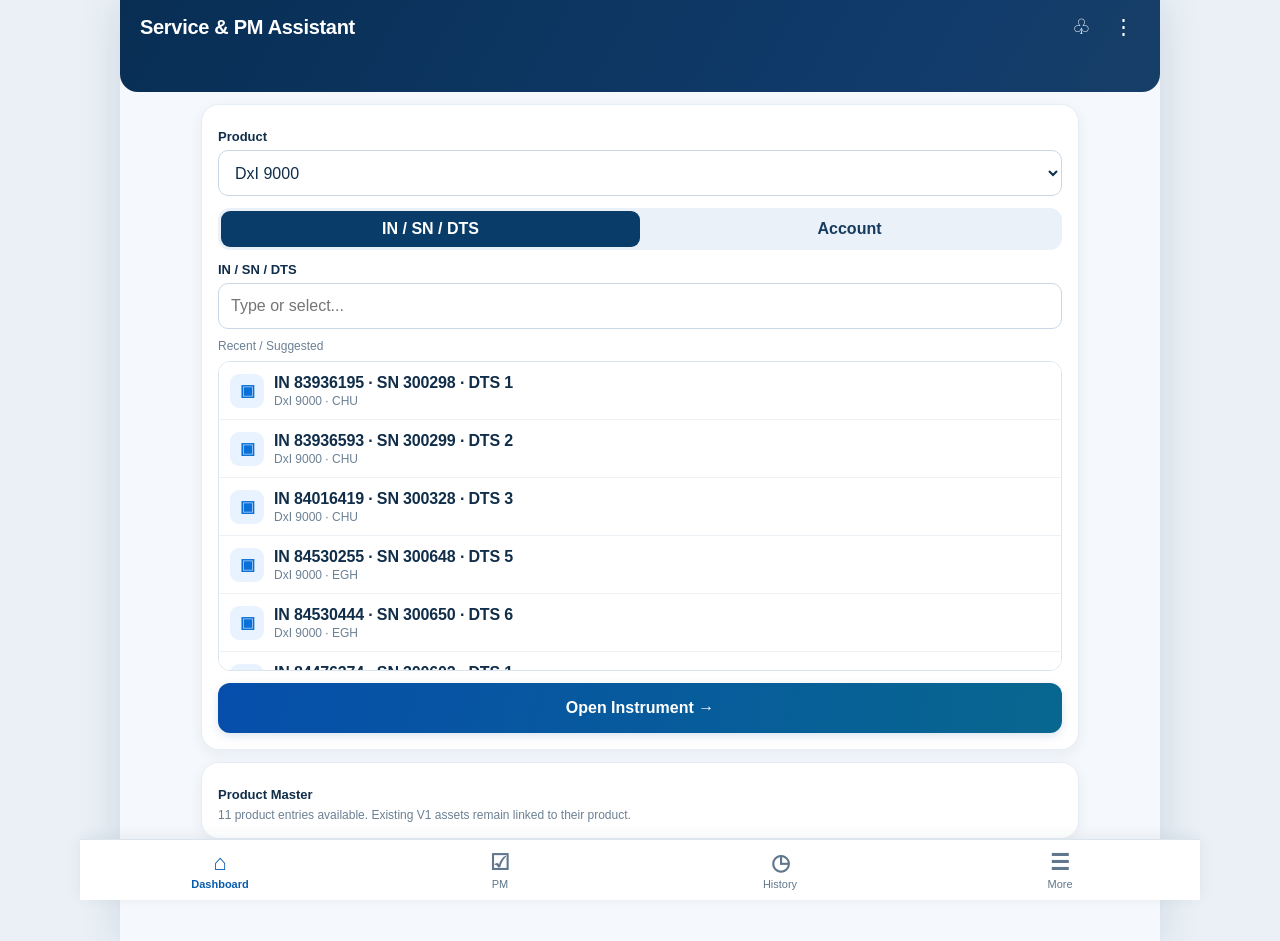
==== index.html @ ba483d76 "Deploy V2.23 iPhone autosave and recovery" ====
<!doctype html><html><head><meta charset="utf-8"><meta name="viewport" content="width=device-width,initial-scale=1,viewport-fit=cover"><meta name="theme-color" content="#0b3157"><meta name="apple-mobile-web-app-capable" content="yes"><meta name="apple-mobile-web-app-status-bar-style" content="default"><meta name="apple-mobile-web-app-title" content="Service PM"><meta name="mobile-web-app-capable" content="yes"><link rel="apple-touch-icon" href="icon.svg"><title>Service & PM Assistant</title><link rel="manifest" href="manifest.webmanifest"><link rel="stylesheet" href="app.css?v=219"></head><body><div id="app"></div><script src="data.js?v=219"></script><script src="assigned-work-v222.js?v=222"></script><script src="app.js?v=223"></script><script src="pm-rules-v217.js?v=219"></script></body></html>
---- app.css ----
:root{--navy:#0b3157;--navy2:#174c78;--blue:#0969d5;--bg:#f2f6fa;--line:#dce5ee;--text:#102d49;--muted:#6c8094;--green:#20ae78;--amber:#f4a51c;--red:#e44b4b}*{box-sizing:border-box}html,body{margin:0;background:#e8eef4;color:var(--text);font-family:-apple-system,BlinkMacSystemFont,"Segoe UI",Roboto,Arial,sans-serif}button,input,select,textarea{font:inherit}.app{max-width:480px;min-height:100dvh;margin:auto;background:var(--bg);position:relative;padding-bottom:78px;box-shadow:0 0 40px #173a5b22}.top{background:linear-gradient(135deg,var(--navy),var(--navy2));color:white;padding:calc(14px + env(safe-area-inset-top)) 18px 18px;border-radius:0 0 22px 22px;position:sticky;top:0;z-index:8}.toprow{display:flex;align-items:center;gap:10px}.top h1{font-size:20px;margin:0;flex:1}.top small{opacity:.75}.back,.iconbtn{border:0;background:transparent;color:white;font-size:21px}.content{padding:12px}.card{background:white;border:1px solid #e3ebf2;border-radius:17px;padding:15px;margin-bottom:12px;box-shadow:0 5px 18px #1a3d5d0b}.label{font-weight:800;font-size:14px;margin:8px 0 6px}.field{width:100%;border:1px solid #cfdce8;border-radius:11px;padding:11px 12px;background:#fff;color:var(--text)}.seg{display:grid;grid-template-columns:1fr 1fr;background:#e8eff6;padding:3px;border-radius:12px;margin:12px 0}.seg button{border:0;padding:9px;background:transparent;border-radius:9px;font-weight:750;color:#173b5e}.seg .on{background:var(--navy);color:#fff}.suggest{border:1px solid var(--line);border-radius:12px;overflow:hidden;margin-top:8px;max-height:310px;overflow:auto}.row{display:flex;gap:10px;align-items:center;padding:11px;border-bottom:1px solid #edf2f6;background:white}.row:last-child{border:0}.row:hover{background:#f4f9ff}.miniicon{width:34px;height:34px;border-radius:9px;background:#e9f3ff;color:#0870d8;display:grid;place-items:center;font-weight:900}.grow{flex:1;min-width:0}.title{font-weight:800}.sub{font-size:12px;color:var(--muted);margin-top:2px}.primary{width:100%;border:0;border-radius:12px;background:linear-gradient(90deg,#075ebd,#087da8);color:#fff;padding:13px;font-weight:850}.secondary{border:1px solid #cbd9e6;border-radius:11px;background:white;padding:10px;font-weight:750;color:#173b5e}.grid3{display:grid;grid-template-columns:repeat(3,1fr);gap:8px}.metric{text-align:center;background:#f3f8fd;border-radius:12px;padding:11px 5px}.metric b{display:block;font-size:16px}.metric span{font-size:11px;color:var(--muted)}.status{display:inline-flex;align-items:center;gap:5px;background:#e6f7f0;color:#13805a;border-radius:20px;padding:5px 9px;font-size:12px;font-weight:800}.amber{background:#fff3dc;color:#ad6a00}.bigdays{font-size:27px;color:#e47b00;font-weight:900}.progress{height:9px;background:#e5edf3;border-radius:8px;overflow:hidden}.progress i{display:block;height:100%;background:var(--green);border-radius:8px}.tabs{display:flex;gap:4px;background:#edf2f7;border-radius:12px;padding:3px}.tabs button{flex:1;border:0;background:transparent;border-radius:9px;padding:9px;font-weight:750}.tabs .on{background:white;color:#075db8;box-shadow:0 2px 7px #2343}.check{display:flex;gap:10px;padding:10px 0;border-bottom:1px solid #eef2f5}.check input{width:20px;height:20px}.section{font-weight:850;background:#f1f5f8;padding:11px;border-radius:10px;margin-top:9px}.timeline{border-left:2px solid #d8e4ed;margin-left:10px;padding-left:18px}.event{position:relative;padding:0 0 18px}.event:before{content:"";position:absolute;width:10px;height:10px;border-radius:50%;background:var(--green);left:-24px;top:5px}.bottom{position:fixed;bottom:0;left:50%;transform:translateX(-50%);width:min(480px,100%);height:66px;padding-bottom:env(safe-area-inset-bottom);background:white;border-top:1px solid #dce5ee;display:grid;grid-template-columns:repeat(4,1fr);z-index:10}.bottom button{border:0;background:white;color:#60778d;font-size:11px}.bottom b{display:block;font-size:20px;margin-bottom:2px}.bottom .on{color:#075cae;font-weight:800}.menurow{display:flex;align-items:center;padding:14px 4px;border-bottom:1px solid #edf2f5}.menurow span:first-child{width:35px;font-size:20px}.menurow b{flex:1}.attach{display:grid;grid-template-columns:repeat(3,1fr);gap:8px}.thumb{height:92px;border:1px dashed #b9cad8;border-radius:11px;display:grid;place-items:center;overflow:hidden;background:#f8fbfd}.thumb img{width:100%;height:100%;object-fit:cover}.note{font-size:12px;color:var(--muted)}.hidden{display:none!important}@media(min-width:800px){.app{max-width:1120px}.content{max-width:900px;margin:auto}.bottom{width:min(1120px,100%)}.desktop2{display:grid;grid-template-columns:1fr 1fr;gap:12px}.desktop2>.card{margin:0}.top h1{font-size:22px}}
.accounthead{display:flex;align-items:center;gap:12px;padding:12px;background:#f4f8fc;border-bottom:1px solid var(--line)}
.pm-info-full{position:fixed;inset:0;z-index:100;background:#f3f6f9;overflow:auto;color:var(--text);font-size:17px;line-height:1.55}
.pm-info-head{position:sticky;top:0;z-index:2;display:flex;gap:12px;align-items:center;padding:calc(14px + env(safe-area-inset-top)) 18px 16px;background:linear-gradient(135deg,var(--navy),var(--navy2));color:white;box-shadow:0 3px 15px #0002}
.pm-info-head h1{font-size:23px;line-height:1.2;margin:3px 0}.pm-info-kicker{font-size:13px;opacity:.78}.pm-info-body{max-width:760px;margin:auto;padding:18px 16px 38px}.pm-info-body h2{font-size:22px;margin:24px 0 12px}.pm-info-callout,.pm-info-warning{background:white;border:1px solid #dbe5ee;border-radius:16px;padding:16px;box-shadow:0 5px 18px #173a5b0b}.pm-info-callout b,.pm-info-warning b{font-size:18px}.pm-info-callout p,.pm-info-warning p{margin:7px 0 0}.pm-info-steps{padding-left:25px;margin:0}.pm-info-steps li{background:white;border:1px solid #e0e8ef;border-radius:14px;margin:10px 0;padding:14px 14px 14px 10px}.pm-info-steps li::marker{font-weight:900;color:var(--blue)}.pm-info-warning{margin:22px 0;background:#fff8e9;border-color:#f0d59a}.info-open{overflow:hidden}
@media(max-width:360px){.pm-info-full{font-size:16px}.pm-info-head h1{font-size:21px}}
\n.manual-ref{margin:18px 0 24px;padding:18px;border:1px solid #b8cbe2;border-radius:18px;background:#f5f9ff}.manual-ref-label{font-size:13px;font-weight:800;letter-spacing:.08em;color:#1767a8;margin-bottom:6px}.manual-ref h2{font-size:21px;margin:3px 0 5px}.manual-page{font-size:15px;color:#536579;margin-bottom:12px}.figure-ref{display:flex;gap:12px;align-items:flex-start;padding:12px 0;border-top:1px solid #d8e4f0;font-size:17px;line-height:1.35}.figure-ref b{min-width:82px;color:#0b5d9a}.manual-hint{font-size:16px;line-height:1.5;margin:12px 0 0;color:#33475b}.pm-info-body{font-size:18px;line-height:1.55}.pm-info-steps li{margin-bottom:13px}\n/* V2.11 explicit manual figure references */
.manual-ref{border:2px solid #c8d9f0!important;background:#f7fbff!important;padding:18px!important;border-radius:18px!important;margin:18px 0!important}
.manual-ref-label{font-size:13px!important;font-weight:800!important;letter-spacing:.08em;color:#315f93!important}
.manual-ref h2{font-size:22px!important;line-height:1.25!important;margin:6px 0 4px!important}
.manual-page{font-size:16px!important;font-weight:700!important;margin:0 0 14px!important}
.figure-table{border:1px solid #b9cbe1;border-radius:14px;overflow:hidden;background:white}
.figure-table-head{display:grid;grid-template-columns:minmax(120px,.9fr) minmax(170px,1.4fr);gap:12px;padding:10px 12px;background:#eaf2fb;font-size:13px;font-weight:800;color:#35516f}
.figure-ref{display:grid!important;grid-template-columns:minmax(120px,.9fr) minmax(170px,1.4fr)!important;gap:12px!important;padding:13px 12px!important;border-top:1px solid #dce7f3!important;align-items:start!important}
.figure-ref:first-of-type{border-top:0!important}
.figure-process{font-size:16px!important;font-weight:750!important;line-height:1.3!important}
.figure-ref b{display:block!important;font-size:18px!important;color:#0b5cab!important;margin-bottom:3px!important}
.figure-ref span{display:block!important;font-size:16px!important;line-height:1.35!important}
.manual-hint{font-size:16px!important;line-height:1.45!important;margin:14px 0 0!important}
@media(max-width:430px){.figure-table-head{display:none}.figure-ref{grid-template-columns:1fr!important}.figure-process{padding-bottom:5px;border-bottom:1px dashed #d8e2ed}.manual-ref h2{font-size:20px!important}}

/* V2.12: Figure number must be visibly rendered */
.step-manual-ref{margin:14px 0;padding:14px 16px;border:2px solid #1767a8;border-radius:14px;background:#eef7ff;font-size:17px;line-height:1.5}.step-manual-ref>div{margin-top:6px}.step-manual-ref b{color:#084f88}.figure-exact{font-size:19px;line-height:1.45}.figure-exact>b{font-size:20px;color:#084f88}.figure-path{margin-top:7px;padding:8px 10px;border-radius:9px;background:#e7f2ff;font-size:16px;font-weight:700;color:#173b60}

/* V2.16: visual parity with the approved eight-screen concept */
:root{--navy:#072d55;--navy2:#123b67;--blue:#075ab0;--bg:#f3f7fb;--text:#102d49}
body{background:#eaf0f6}.app{background:#f5f8fc}.top{background:linear-gradient(120deg,#082e54 0%,#103b6b 75%,#173e67 100%);padding-left:20px;padding-right:20px;min-height:92px;border-radius:0 0 18px 18px}.top h1{font-size:20px;font-weight:800;letter-spacing:-.3px}.card{border-color:#e7edf4;border-radius:18px;padding:16px;box-shadow:0 4px 14px #153d5810}.content{padding:12px 11px}.label{font-size:13px;font-weight:800}.field{min-height:46px;border-radius:10px;border-color:#c9d8e7}.primary{min-height:50px;background:linear-gradient(98deg,#064eab,#08678f);box-shadow:0 3px 10px #064aa025}.secondary{min-height:44px}.tabs,.seg{background:#eaf1f8}.seg .on{background:#093c69}.bottom{box-shadow:0 -2px 14px #193c5512;height:calc(61px + env(safe-area-inset-bottom));}.bottom button{font-size:11px}.bottom b{font-size:22px}.row{min-height:58px}.title{letter-spacing:-.15px}.bigdays{font-size:30px}.pm-info-head{background:linear-gradient(130deg,#082e54,#164779)}.step-manual-ref{background:#f0f7ff;border-color:#9cbfdd}.figure-path{overflow-wrap:anywhere}
@media(min-width:700px){.app{max-width:1040px}}
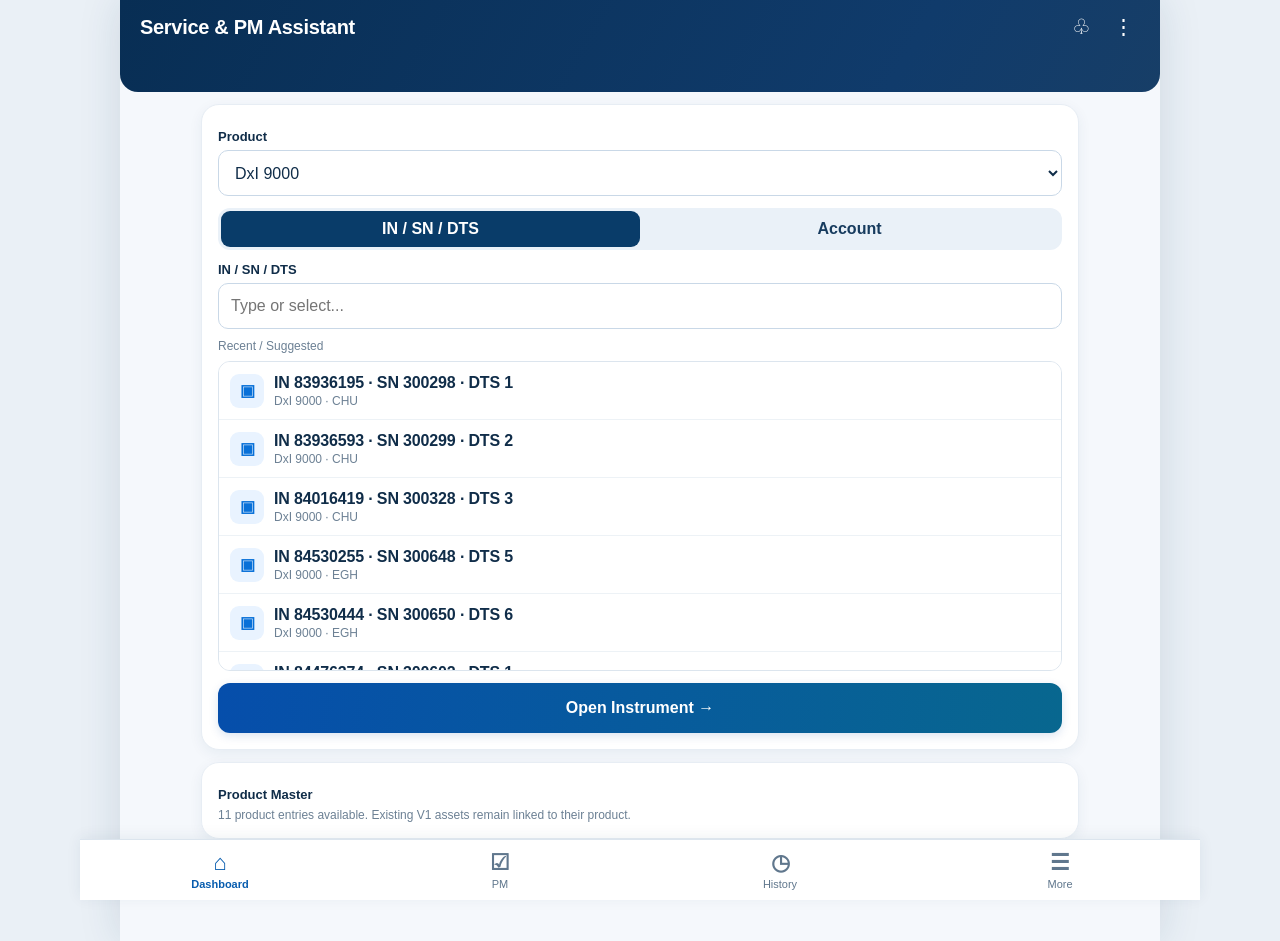
==== commit 1bc45e71: "V2.24: load app.js?v=224 so browsers fetch the fixed file Co-Authored-By: Claude Opus 5.5 <noreply@a" ====
--- a/index.html
+++ b/index.html
@@ -1 +1 @@
-<!doctype html><html><head><meta charset="utf-8"><meta name="viewport" content="width=device-width,initial-scale=1,viewport-fit=cover"><meta name="theme-color" content="#0b3157"><meta name="apple-mobile-web-app-capable" content="yes"><meta name="apple-mobile-web-app-status-bar-style" content="default"><meta name="apple-mobile-web-app-title" content="Service PM"><meta name="mobile-web-app-capable" content="yes"><link rel="apple-touch-icon" href="icon.svg"><title>Service & PM Assistant</title><link rel="manifest" href="manifest.webmanifest"><link rel="stylesheet" href="app.css?v=219"></head><body><div id="app"></div><script src="data.js?v=219"></script><script src="assigned-work-v222.js?v=222"></script><script src="app.js?v=223"></script><script src="pm-rules-v217.js?v=219"></script></body></html>+<!doctype html><html><head><meta charset="utf-8"><meta name="viewport" content="width=device-width,initial-scale=1,viewport-fit=cover"><meta name="theme-color" content="#0b3157"><meta name="apple-mobile-web-app-capable" content="yes"><meta name="apple-mobile-web-app-status-bar-style" content="default"><meta name="apple-mobile-web-app-title" content="Service PM"><meta name="mobile-web-app-capable" content="yes"><link rel="apple-touch-icon" href="icon.svg"><title>Service & PM Assistant</title><link rel="manifest" href="manifest.webmanifest"><link rel="stylesheet" href="app.css?v=219"></head><body><div id="app"></div><script src="data.js?v=219"></script><script src="assigned-work-v222.js?v=222"></script><script src="app.js?v=224"></script><script src="pm-rules-v217.js?v=219"></script></body></html>
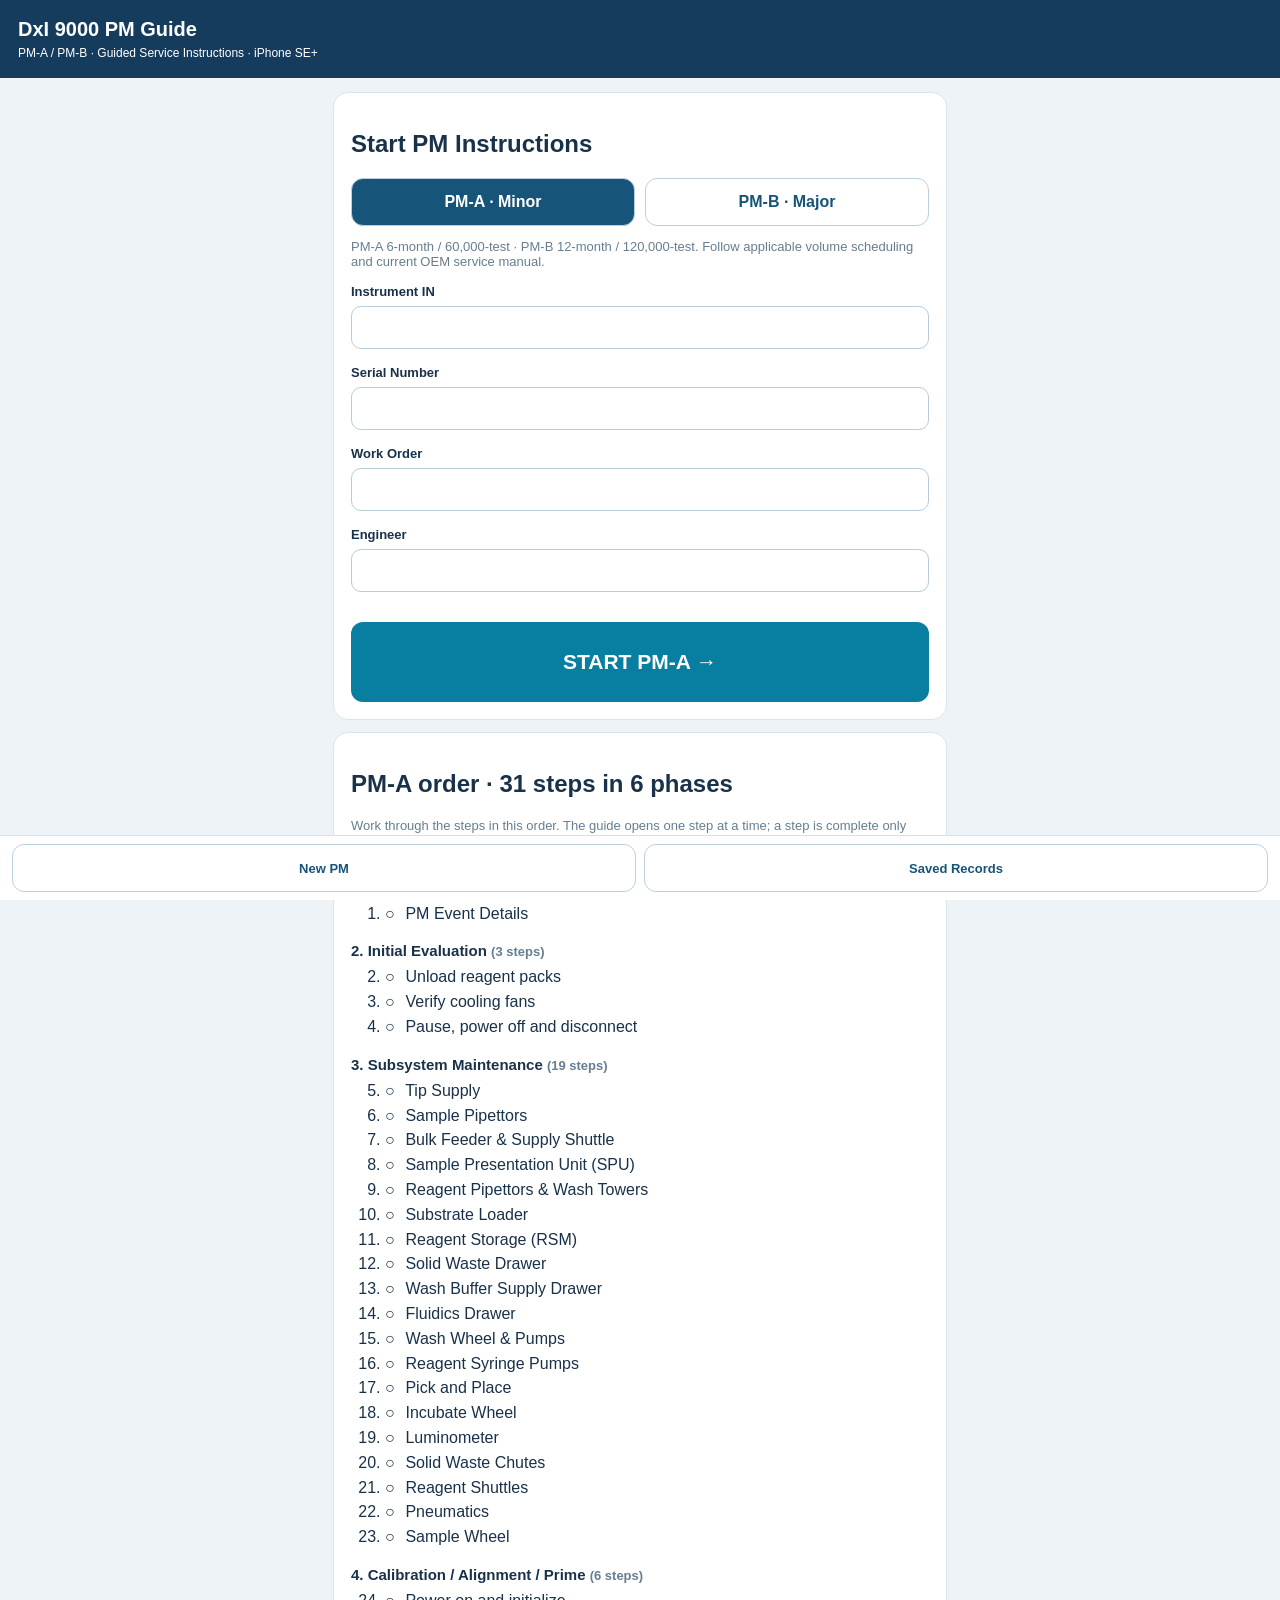
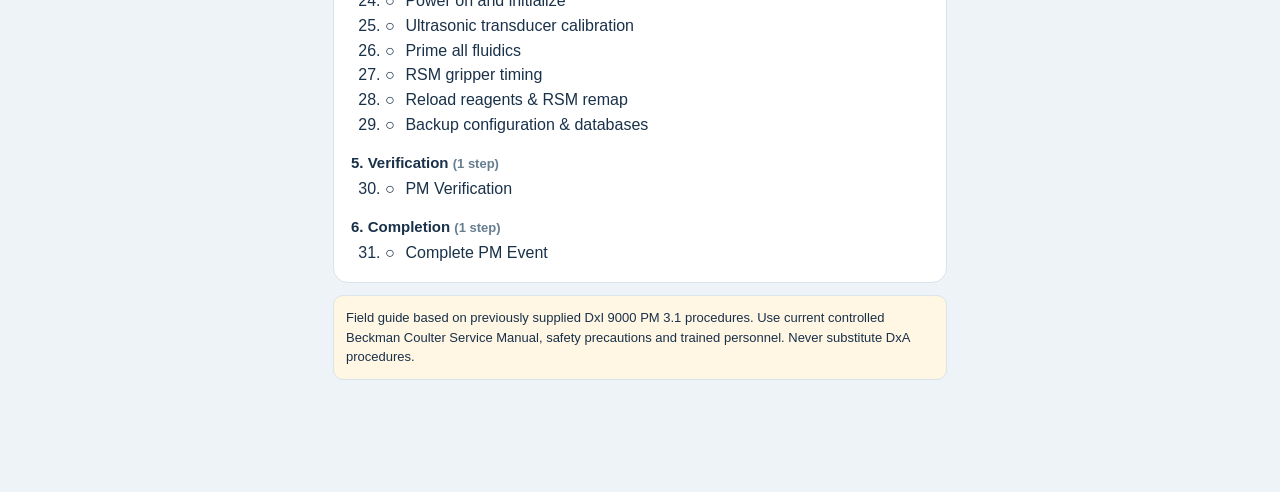
==== commit a17292d3: "Switch site to the DxI 9000 PM-A / PM-B guide with clear PM order and completion check The final PM-" ====
--- a/index.html
+++ b/index.html
@@ -1 +1,118 @@
-<!doctype html><html><head><meta charset="utf-8"><meta name="viewport" content="width=device-width,initial-scale=1,viewport-fit=cover"><meta name="theme-color" content="#0b3157"><meta name="apple-mobile-web-app-capable" content="yes"><meta name="apple-mobile-web-app-status-bar-style" content="default"><meta name="apple-mobile-web-app-title" content="Service PM"><meta name="mobile-web-app-capable" content="yes"><link rel="apple-touch-icon" href="icon.svg"><title>Service & PM Assistant</title><link rel="manifest" href="manifest.webmanifest"><link rel="stylesheet" href="app.css?v=219"></head><body><div id="app"></div><script src="data.js?v=219"></script><script src="assigned-work-v222.js?v=222"></script><script src="app.js?v=224"></script><script src="pm-rules-v217.js?v=219"></script></body></html>+<!doctype html><html lang="en"><head><meta charset="utf-8"><meta name="viewport" content="width=device-width,initial-scale=1,viewport-fit=cover"><meta name="theme-color" content="#153c5d"><meta name="apple-mobile-web-app-capable" content="yes"><meta name="apple-mobile-web-app-title" content="PM-A PM-B"><link rel="manifest" href="manifest.webmanifest"><link rel="apple-touch-icon" href="icon.svg"><title>DxI 9000 PM Guide</title><style>*{box-sizing:border-box}body{margin:0;background:#eef3f7;font:16px -apple-system,Arial;color:#193149}header{background:#153c5d;color:white;padding:18px}h1{font-size:20px;margin:0}main{max-width:640px;margin:auto;padding:14px 13px 100px}.card{background:white;border-radius:15px;padding:17px;margin-bottom:12px;border:1px solid #dae4eb}button{background:#fff;color:#175479;border:1px solid #bad0df;border-radius:12px;padding:13px;font:700 16px -apple-system,Arial;min-height:48px}.primary{background:#087fa1;color:#fff;border:0;width:100%;min-height:80px;font-size:21px;margin-top:16px}.field{display:block;width:100%;padding:13px;border:1px solid #b7cbd8;border-radius:10px;margin:6px 0 14px;font:inherit}label{font-weight:650;font-size:13px}.row{display:flex;gap:10px}.row button{flex:1}.on{background:#175479;color:white}.bar{background:#e1eaf0;border-radius:8px;height:9px;overflow:hidden;margin:12px 0}.bar i{display:block;background:#12a89a;height:100%}.detail{background:#f0f7fb;border-radius:12px;padding:12px 14px;line-height:1.5}.detail li{margin:9px 0}.warn{background:#fff6e3;padding:12px;border-radius:10px;font-size:13px;line-height:1.5}.muted{color:#667e90;font-size:13px}footer{position:fixed;bottom:0;background:white;left:0;right:0;display:flex;gap:8px;padding:8px 12px calc(8px + env(safe-area-inset-bottom));border-top:1px solid #d5e1e8}footer button{flex:1;font-size:13px}h3{font-size:15px;margin:16px 0 6px}.order{margin:0;padding-left:34px;line-height:1.55}.order li.cur{font-weight:700;color:#087fa1}.mk{display:inline-block;width:16px}.tag{background:#e8eef9;color:#2a4a8a;border-radius:20px;padding:1px 8px;font-size:11px}.badge{display:inline-block;border-radius:20px;padding:3px 10px;font-size:12px;font-weight:700;vertical-align:middle}.badge.ok{background:#e3f5ee;color:#11734f}.badge.bad{background:#fde8e6;color:#a8291c}.badge.mid{background:#fff3d6;color:#8a5a00}.badge.idle{background:#edf1f4;color:#55697a}.checks{list-style:none;padding:0;line-height:1.5}.checks li{margin:10px 0}.checks li.fail{color:#a8291c}.checks li.pass{color:#11734f}button.link{border:0;background:none;color:#175479;text-decoration:underline;padding:2px 4px;min-height:0;font-size:14px}.confirm{display:flex;gap:10px;align-items:flex-start;font-size:14px;line-height:1.45;margin:6px 0}.confirm input{width:22px;height:22px;flex:none}button:disabled{opacity:.45}details summary{cursor:pointer;font-weight:700;color:#175479;padding:6px 0}@media print{footer,.primary{display:none}}</style></head><body><header><h1>DxI 9000 PM Guide</h1><div style="font-size:12px;margin-top:5px">PM-A / PM-B · Guided Service Instructions · iPhone SE+</div></header><main id="app"><div class="card"><h2>DxI 9000 PM-A / PM-B</h2><p>Loading instructions…</p></div></main><footer><button id="setup">New PM</button><button id="records">Saved Records</button></footer><script>
+function pmWorkflow(type){
+ const common=[
+ {s:'Preparation & Verification',t:'PM Event Details',fields:['wo','startCount','failures'],m:'Confirm Account / IN / SN. Enter the new Work Order and starting Total Test Number for this PM. Record any pre-existing failures or actions. WO and test count belong to this PM event, not the fixed instrument master.'},
+ {s:'Initial Evaluation',t:'Unload reagent packs',m:'Unload all reagent packs and temporarily store them refrigerated. Keep packs upright and avoid handling the elastomeric seal.'},
+ {s:'Initial Evaluation',t:'Verify cooling fans',m:'Remove the front cover of the reagent refrigerator and verify all three RSM cooling fans. Also verify the three instrument case fans and the main rear blower are operating.'},
+ {s:'Initial Evaluation',t:'Pause, power off and disconnect',m:'Pause the instrument, turn it off using the approved procedure, then disconnect the instrument power cord from the power source.'},
+ {s:'Subsystem Maintenance',t:'Tip Supply',m:'Open and slide out the tip supply. Inspect for fallen tips/debris, clean as needed, then close the tip supply.'},
+ {s:'Subsystem Maintenance',t:'Sample Pipettors',m:'Move pipettors to the left-most position. With DI water and lint-free material, inspect/clean sample pipettor mandrels, camera covers, aliquot backlight and collision-detection sensor flag areas. If LAS is fitted, inspect/clean the second aliquot backlight.'},
+ {s:'Subsystem Maintenance',t:'Bulk Feeder & Supply Shuttle',m:'Inspect bulk vessel feeder, supply carriage and surrounding chassis. Remove fallen vessels. Clean the supply carriage alignment jumper pin with a moistened lint-free cloth.'},
+ {s:'Subsystem Maintenance',t:'Sample Presentation Unit (SPU)',m:'Inspect and clean debris/spills in onload, presentation and offload areas, including barcode reader camera lens. Clean onload/offload sensors with DI-water-moistened swab. Clean rails and manually slide a rack to verify smooth movement.'},
+ {s:'Subsystem Maintenance',t:'Reagent Pipettors & Wash Towers',m:type==='B'?'Remove/clean wash tower nozzles and service O-rings as directed by the current procedure. For 12-month/120,000-test PM, replace each reagent pipettor probe tip and use torque wrench PN 7343A as specified.':'Inspect/service wash tower nozzles and O-rings according to the current released PM procedure. This workflow keeps 12-month-only reagent probe-tip replacement out of PM-A.'},
+ {s:'Subsystem Maintenance',t:'Substrate Loader',m:'Inspect and clean the substrate loader assembly, including the barcode reader camera.'},
+ {s:'Subsystem Maintenance',t:'Reagent Storage (RSM)',m:'Remove front RSM cover. Remove fallen packs/debris, wipe condensation, remove and clean pipetting nest cover. Inspect/clean tensioners. Clean/lubricate upper guide and load tray guide shafts with 3-IN-ONE oil; lower spline shaft with No.2 Lithium Grease. Move gripper to home and check for binding/snags. Reinstall cover.'},
+ {s:'Subsystem Maintenance',t:'Solid Waste Drawer',m:'Remove waste bag/bin as needed and clean spills/debris. Remove and clean deflector tray. Clean the transparent bag-detect sensor window and reflector.'},
+ {s:'Subsystem Maintenance',t:'Wash Buffer Supply Drawer',m:'Remove wash buffer containers and clean drawer. Check tubing for kinks/damage through drawer movement. Inspect wash buffer pump for leakage/damage.'},
+ {s:'Subsystem Maintenance',t:'Fluidics Drawer',m:'Inspect/clean lower-right fluidics area. Clean air filter as specified, inspect tray for leaks/spills, clean/repair as needed, then refit and close.'},
+ {s:'Subsystem Maintenance',t:'Wash Wheel & Pumps',m:(type==='B'?'Replace DxI 9000-specific peri-pump tubing; inspect tubing/Y-fittings, wash wheel, ejector plate, mixer belt/pulleys, gripper/spinner/ejector, QS probe and wash-wheel camera; install new aspirate probes and verify spring movement. For 12-month PM, clean/lubricate wash-wheel syringe-pump drive gears and linear slides.':'Replace/inspect DxI 9000-specific wash-wheel components as required by the current PM-A procedure, including aspirate probes; inspect tubing/Y-fittings, wash wheel, ejector/mixer/gripper/spinner areas, QS probe and wash-wheel camera. Do not use DxI 600/800 or Access 2 peri-pump tubing.')},
+ {s:'Subsystem Maintenance',t:'Reagent Syringe Pumps',m:type==='B'?'Inspect and clean all eight reagent syringe pumps. For 12-month/120,000-test PM, clean and lubricate reagent pipettor syringe-pump drive gears and linear slides with the specified grease.':'Inspect reagent syringe pump area as applicable to the released PM-A procedure. The drive-gear/linear-slide lubrication is a 12-month/120,000-test task in the supplied manual.'},
+ {s:'Subsystem Maintenance',t:'Pick and Place',m:'Inspect Sample, Incubator and Analytic PnP collets and clean fluid/debris. Collet removal is not required unless excessively soiled.'},
+ {s:'Subsystem Maintenance',t:'Incubate Wheel',m:'Remove cover, remove fallen vessels/debris, clean, and clean alignment jumper pins with moistened lint-free cloth.'},
+ {s:'Subsystem Maintenance',t:'Luminometer',m:'Clean the jumper pin and inspect for external spills.'},
+ {s:'Subsystem Maintenance',t:'Solid Waste Chutes',m:'Clean the two tip and two vessel solid-waste chutes, including disposable tip removers.'},
+ {s:'Subsystem Maintenance',t:'Reagent Shuttles',m:'Inspect and clean the four reagent shuttles (reaction build carriages), including alignment jumper pins.'},
+ {s:'Subsystem Maintenance',t:'Pneumatics',m:'Remove left rear panel. Inspect pneumatic accumulator jar for excessive liquid (>1 inch). If present, after power-up verify condensation relief valve operation using the approved Machine Control procedure; replace only as required.'},
+ {s:'Subsystem Maintenance',t:'Sample Wheel',m:'Remove cover, remove fallen vessels/debris, clean, and clean alignment jumper pins with moistened lint-free cloth.'},
+ {s:'Calibration / Alignment / Prime',t:'Power on and initialize',m:'Turn on instrument, close covers, initialize to GREEN (Ready), sign out of LabUser and sign in with BeckmanAdmin, then follow the manual preparation steps before calibration/alignment.'},
+ {s:'Calibration / Alignment / Prime',t:'Ultrasonic transducer calibration',m:'For each reagent pipettor, drain fluid from the tip at the transducer connection, calibrate the transducer and verify voltage according to the Ultrasonics Transducer calibration procedure.'},
+ ...(type==='B'?[{s:'Calibration / Alignment / Prime',t:'12-month alignments',m:'Perform reagent pipettor alignments to reagent shuttles, wash towers and reagent storage; aliquot/precision sample pipettor alignments to applicable targets; auto-align DispoTip stocker tray gripper; auto-align wash wheel.'}]:[]),
+ {s:'Calibration / Alignment / Prime',t:'Prime all fluidics',m:'Prime all fluidics and verify no leakage. Multiple cycles may be required to purge air. Repeat until bubbles are gone.'},
+ {s:'Calibration / Alignment / Prime',t:'RSM gripper timing',m:'Perform RSM gripper timing calibration using the approved calibration procedure.'},
+ {s:'Calibration / Alignment / Prime',t:'Reload reagents & RSM remap',m:'Reload previously removed reagent packs and perform an RSM remap.'},
+ {s:'Calibration / Alignment / Prime',t:'Backup configuration & databases',m:'Back up alignment/configuration data and databases using the Service App. Follow the supplied manual retention step for backups older than six months.'},
+ {s:'Verification',t:'PM Verification',m:'Perform the applicable preventive-maintenance verification. If additional components were repaired or replaced during PM, perform the applicable additional verifications.'},
+ {s:'Completion',t:'Complete PM Event',fields:['completionCount','failures'],m:'Enter the completion Total Test Number, update failures/actions with anything found during PM, confirm documentation, then complete the PM event. The completed record remains in this instrument history.'}
+ ]; return common;
+}
+
+function detailedInfo(x){
+ const base={
+ 'PM Event Details':['Before maintenance begins, verify that you are working on the correct Account and fixed instrument identity (IN / SN).','Enter the Work Order for this visit. This value is unique to the current PM event and must not overwrite the instrument master.','Record the Total Test Number at the start of PM. Use this as the baseline for the visit and future test-volume tracking.','Record any failures, alarms, abnormal conditions or actions already known before maintenance. Add further findings as work progresses.'],
+ 'Tip Supply':['Open the tip-supply door and slide the assembly out far enough for inspection.','Inspect the tip-supply area for fallen tips, fragments and other debris.','Remove debris and clean only as needed.','Return the assembly and close the tip supply when the inspection is complete.'],
+ 'Sample Pipettors':['Move the sample pipettors to the left-most position to improve access.','Using DI water with a Kimwipe or lint-free swab, inspect and clean the sample pipettor mandrels and camera covers.','Inspect and clean the aliquot sample-pipettor backlight. If the instrument is connected to LAS, also inspect the second backlight at the automation line.','Visually inspect collision-detection sensor flags on aliquot and precision pipettors. If debris is present, clean the flag/clearance area and reinstall so the flag does not interfere with the die-casting base.'],
+ 'Bulk Feeder & Supply Shuttle':['Inspect the bulk vessel feeder, supply carriage and surrounding chassis.','Remove any fallen vessels.','Clean the supply-carriage alignment jumper pin with a moistened lint-free cloth.'],
+ 'Sample Presentation Unit (SPU)':['Inspect the SPU onload, presentation and offload areas for debris or spills, including the barcode-reader camera lens.','Clean the offload and onload sensors with a swab moistened with DI water.','Clean the rails, then manually slide a rack across them to confirm smooth movement.'],
+ 'Reagent Pipettors & Wash Towers':['Remove and clean the reagent-pipettor wash-tower nozzles. Inspect the tower/nozzle ports for debris.','Service the O-rings according to the PM procedure applicable to the instrument/released PM revision.','Do not use cotton swabs on wash-tower nozzles; the manual warns they can leave debris.','For 12-month/120,000-test PM, the supplied manual calls for reagent pipettor probe-tip replacement and specifies use of the probe-tip torque wrench.'],
+ 'Reagent Storage (RSM)':['Remove the front RSM cover and remove fallen packs/debris. Do not reload fallen packs.','Wipe condensation from the module base and remove/clean the pipetting-nest cover; leave it off until reagent-pipettor alignments are complete when applicable.','Inspect and clean tensioners at the front/rear of all four pipetting nests and verify free movement.','Clean/lubricate the upper guide shaft and load-tray guide shaft with 3-in-1 oil; clean/lubricate the lower spline shaft with No. 2 Lithium Grease.','Move the gripper to home if necessary and check for binding or snagged cables, then reinstall the front cover.'],
+ 'Wash Wheel & Pumps':['Replace the DxI 9000 peristaltic aspirate tubing. Do not substitute DxI 600/800 or Access 2 tubing.','Inspect pump rollers/cartridges, aspirate-probe tubing and Y-fittings; replace damaged components as needed.','Remove the wash-wheel cover and inspect/clean debris or spills. Inspect ejector plate hardware, mixer belt/pulleys, gripper/spinner/ejector assemblies and QS probe.','Install new aspirate probes and verify free vertical spring movement. Inspect substrate tubing movement and the wash-wheel camera.','For 12-month/120,000-test PM, clean/lubricate the wash-wheel syringe-pump drive gears and linear slides using the specified procedure.'],
+ 'Power on and initialize':['Reconnect/power on according to the approved power-on procedure and close all covers.','Initialize the instrument to GREEN (Ready).','Sign out of LabUser and sign in with the BeckmanAdmin account.','Follow the manual preparation steps before calibration/alignment, including the specified FalconProcessMonitoring Pass-folder housekeeping and entering YELLOW (Paused) state when directed.'],
+ 'Ultrasonic transducer calibration':['For each reagent pipettor, disconnect tubing at the transducer to drain fluid from the tip.','After draining, perform the approved Ultrasonics Transducer calibration and verify voltage.','Record any failure or abnormal result before continuing.'],
+ '12-month alignments':['Align reagent pipettors to reagent shuttles, wash towers and reagent storage.','Align aliquot and precision sample pipettors to the applicable targets: disposable-tip tray holder, sample wheel, SPU sample shuttle, waste chutes and LAS track when applicable.','Auto-align the DispoTip stocker tray gripper.','Auto-align the wash wheel.'],
+ 'Prime all fluidics':['Prime all fluidics.','Inspect for leakage during/after priming.','Multiple prime cycles may be required to remove air. Continue until bubbles are no longer present.','If leakage or persistent bubbles remain, record the failure/action instead of marking the step complete without resolution.'],
+ 'RSM gripper timing':['Perform RSM gripper timing calibration using the approved calibration procedure.','Record the result and any corrective action if timing does not pass.'],
+ 'Reload reagents & RSM remap':['Reload the reagent packs removed at the start of PM.','Perform an RSM remap and confirm the expected packs are recognised.'],
+ 'Backup configuration & databases':['Back up alignment and configuration data.','Back up databases using the Service App.','The supplied procedure also directs removal of backup files older than six months in the specified backup locations.'],
+ 'PM Verification':['Perform the preventive-maintenance verification applicable to this PM type/released procedure.','If any additional component was repaired or replaced during PM, perform the applicable additional verification for that work.','Record failed verification, troubleshooting, repeat result and final status.'],
+ 'Complete PM Event':['Record the Total Test Number at completion.','Update Failures / Actions with all findings and corrective actions from the visit.','Confirm the Work Order and PM documentation are complete.','Completing this step writes a historical PM event; the next PM must create a new event rather than overwrite this one.']
+ };
+ return base[x.t]||[x.m];
+}
+function manualReference(title){
+ const refs={
+  'Sample Pipettors':{pages:'6–9',figs:[
+    ['Sample Pipettors','Figure 45','Sample Pipettor Mandrel and Camera Cover Locations'],
+    ['Sample Pipettors – Backlight','Figure 46','Aliquot Sample Pipettor Backlight Location'],
+    ['LAS Backlight','Figure 47','Aliquot Sample Pipettor Backlight on the Automation Line']]},
+  'Sample Presentation Unit (SPU)':{pages:'10–11',figs:[
+    ['Sample Presentation Unit','Figure 48','SPU Offload and Onload Sensor Locations'],
+    ['SPU Rails','Figure 49','SPU Rail Locations']]},
+  'Reagent Storage (RSM)':{pages:'12',figs:[
+    ['Reagent Storage (RSM)','Figure 50','Pipetting Nest Cover and Debris (example)']]},
+  'Solid Waste Drawer':{pages:'14–15',figs:[
+    ['Solid Waste Drawer','Figure 52','Solid Waste Drawer Tray Removal'],
+    ['Bag Detect Sensor','Figure 53','Solid Waste Bag Detection Sensor'],
+    ['Bag Detect Reflector','Figure 54','Solid Waste Bag Detection Sensor Reflector']]},
+  'Pneumatics':{pages:'20',figs:[
+    ['Pneumatics','Figure 55','Pneumatic Accumulator Location']]}
+ };
+ return refs[title]||null;
+}
+
+
+const K='dxi9000-pm-guide-fixed-v1';let db;try{db=JSON.parse(localStorage.getItem(K))||{runs:[]}}catch(e){db={runs:[]}}
+let pmType='A',current=null;
+const $=id=>document.getElementById(id),esc=x=>String(x??'').replace(/[&<>"]/g,c=>({'&':'&amp;','<':'&lt;','>':'&gt;','"':'&quot;'}[c]));
+const PHASES=['Preparation & Verification','Initial Evaluation','Subsystem Maintenance','Calibration / Alignment / Prime','Verification','Completion'];
+const FIELD_LABEL={wo:'Work Order',startCount:'Total Test Number at start',completionCount:'Total Test Number at completion',failures:'Failures / actions (write "None" if none)'};
+function save(){try{localStorage.setItem(K,JSON.stringify(db))}catch(e){alert('Could not save on this device: '+e.message)}}
+function pad(n){return String(n).padStart(2,'0')}
+function fmt(iso){if(!iso)return '—';const d=new Date(iso);return pad(d.getDate())+'/'+pad(d.getMonth()+1)+'/'+d.getFullYear()+' '+pad(d.getHours())+':'+pad(d.getMinutes())}
+function phaseNo(s){return PHASES.indexOf(s)+1}
+function statusOf(r){if(r.completed)return r.verdict||'Verified';return (r.answers||[]).some(a=>a&&a.result)?'In progress':'Not yet checked'}
+function badge(s){const c={'Verified':'ok','Recheck required':'bad','In progress':'mid','Not yet checked':'idle'}[s]||'idle';return '<span class="badge '+c+'">'+esc(s)+'</span>'}
+function mark(r,i){const a=r&&r.answers[i];if(!a||!a.result)return r&&i===r.step?'▶':'○';return a.result==='PASS'?'✓':a.result==='FAIL'?'✗':'–'}
+function orderList(type,r){const steps=pmWorkflow(type);let html='',n=0;PHASES.forEach((p,pi)=>{const list=steps.map((x,i)=>({x,i})).filter(o=>o.x.s===p);if(!list.length)return;html+='<h3>'+(pi+1)+'. '+esc(p)+' <span class="muted">('+list.length+' step'+(list.length>1?'s':'')+')</span></h3><ol class="order" start="'+(n+1)+'">'+list.map(o=>'<li class="'+(r&&o.i===r.step&&!r.completed?'cur':'')+'"><span class="mk">'+mark(r,o.i)+'</span> '+esc(o.x.t)+(o.x.t==='12-month alignments'?' <span class="tag">PM-B only</span>':'')+'</li>').join('')+'</ol>';n+=list.length});return html}
+function home(){const steps=pmWorkflow(pmType);$('app').innerHTML='<div class="card"><h2>Start PM Instructions</h2><div class="row"><button id="a" class="'+(pmType==='A'?'on':'')+'">PM-A · Minor</button><button id="b" class="'+(pmType==='B'?'on':'')+'">PM-B · Major</button></div><p class="muted">PM-A 6-month / 60,000-test · PM-B 12-month / 120,000-test. Follow applicable volume scheduling and current OEM service manual.</p><label>Instrument IN<input class="field" id="in"></label><label>Serial Number<input class="field" id="sn"></label><label>Work Order<input class="field" id="wo"></label><label>Engineer<input class="field" id="engineer"></label><button class="primary" id="start">START PM-'+pmType+' →</button></div><div class="card"><h2>PM-'+pmType+' order · '+steps.length+' steps in 6 phases</h2><p class="muted">Work through the steps in this order. The guide opens one step at a time; a step is complete only when it has a result (PASS, FAIL or N/A), and FAIL or N/A needs an explanation. Use Back to correct an earlier step.'+(pmType==='B'?' PM-B adds the 12-month alignments and the 12-month replacement and lubrication tasks.':' PM-A leaves out the 12-month-only tasks.')+'</p>'+orderList(pmType)+'</div><div class="card warn">Field guide based on previously supplied DxI 9000 PM 3.1 procedures. Use current controlled Beckman Coulter Service Manual, safety precautions and trained personnel. Never substitute DxA procedures.</div>';$('a').onclick=()=>{pmType='A';home()};$('b').onclick=()=>{pmType='B';home()};$('start').onclick=()=>{let x={id:String(Date.now()),type:pmType,instance:$('in').value.trim(),sn:$('sn').value.trim(),wo:$('wo').value.trim(),engineer:$('engineer').value.trim(),step:0,answers:[],fields:{wo:$('wo').value.trim()},started:new Date().toISOString()};if(!x.instance||!x.sn)return alert('Enter IN and SN');db.runs.push(x);current=x.id;save();step()}}
+function get(){return db.runs.find(x=>x.id===current)}
+function fieldInput(f,v){const val=esc(v??'');if(f==='failures')return '<label>'+FIELD_LABEL[f]+'<textarea id="f_'+f+'" rows="2" class="field">'+val+'</textarea></label>';return '<label>'+FIELD_LABEL[f]+'<input class="field" id="f_'+f+'" value="'+val+'"'+(f!=='wo'?' inputmode="numeric"':'')+'></label>'}
+function step(){let r=get();if(!r)return history();if(r.completed)return report(r);let steps=pmWorkflow(r.type);if(r.step>=steps.length)return review(r);r.fields=r.fields||{wo:r.wo};let x=steps[r.step],z=r.answers[r.step]||{},details=detailedInfo(x),ref=manualReference(x.t),nx=steps[r.step+1];
+$('app').innerHTML='<div class="card"><div class="muted">PM-'+r.type+' · Phase '+phaseNo(x.s)+' of 6: '+esc(x.s)+'</div><div class="muted">Step '+(r.step+1)+' of '+steps.length+' · IN '+esc(r.instance)+'</div><div class="bar"><i style="width:'+(r.step/steps.length*100)+'%"></i></div><h2>'+(r.step+1)+'. '+esc(x.t)+'</h2><p>'+esc(x.m)+'</p><div class="detail"><b>How to perform this step</b><ol>'+details.map(v=>'<li>'+esc(v)+'</li>').join('')+'</ol></div>'+(ref?'<p class="muted">Manual 3.1 · '+esc(ref.figs.map(v=>v[1]+' '+v[2]).join('; '))+'</p>':'')+'<p class="warn">Confirm OEM-approved procedure and limits. Document failures; completion does not mean the instrument is safe for release.</p>'+(x.fields||[]).map(f=>fieldInput(f,r.fields[f])).join('')+'<label>Result<select id="result" class="field"><option value="">Select result</option><option>PASS</option><option>FAIL</option><option>N/A</option></select></label><label>Observations / measurements / actions<textarea id="notes" rows="3" class="field"></textarea></label><p class="muted">'+(nx?'Next: '+(r.step+2)+'. '+esc(nx.t)+(nx.s!==x.s?' (Phase '+phaseNo(nx.s)+': '+esc(nx.s)+')':''):'Next: completion check')+'</p><button class="primary" id="next">✓ COMPLETE & NEXT →</button><div class="row" style="margin-top:10px"><button id="back"'+(r.step?'':' disabled')+'>← Back</button><button id="pause">Save & Exit</button></div><details style="margin-top:14px"><summary>Show PM order and progress</summary>'+orderList(r.type,r)+'</details></div>';
+$('result').value=z.result||'';$('notes').value=z.notes||'';
+function draft(){r.answers[r.step]={result:$('result').value,notes:$('notes').value,time:new Date().toISOString()};(x.fields||[]).forEach(f=>{r.fields[f]=$('f_'+f).value.trim()});if(r.fields.wo)r.wo=r.fields.wo;save()}
+$('result').onchange=draft;$('notes').oninput=draft;(x.fields||[]).forEach(f=>{$('f_'+f).oninput=draft});
+$('next').onclick=()=>{draft();let v=r.answers[r.step];for(const f of (x.fields||[])){const val=r.fields[f];if(!val)return alert('Enter '+FIELD_LABEL[f]);if((f==='startCount'||f==='completionCount')&&!/^\d+$/.test(val))return alert(FIELD_LABEL[f]+' must be a whole number')}if(x.fields&&x.fields.includes('completionCount')&&Number(r.fields.completionCount)<Number(r.fields.startCount))return alert('Total Test Number at completion is lower than at start ('+r.fields.startCount+'). Check both numbers.');if(!v.result)return alert('Select a result');if(v.result!=='PASS'&&!v.notes.trim())return alert('Explain FAIL or N/A');r.step++;save();step()};
+$('back').onclick=()=>{draft();if(r.step>0){r.step--;save();step()}};$('pause').onclick=()=>{draft();history()}}
+function checks(r){const steps=pmWorkflow(r.type),f=r.fields||{},missing=[],unexplained=[],failed=[];steps.forEach((x,i)=>{const a=r.answers[i];if(!a||!a.result)missing.push(i);else{if(a.result!=='PASS'&&!(a.notes||'').trim())unexplained.push(i);if(a.result==='FAIL')failed.push(i)}});const counts=/^\d+$/.test(f.startCount||'')&&/^\d+$/.test(f.completionCount||'')&&Number(f.completionCount)>=Number(f.startCount);return{steps,missing,unexplained,failed,counts,wo:!!(f.wo||r.wo),engineer:!!r.engineer}}
+function line(ok,text,extra){return '<li class="'+(ok?'pass':'fail')+'"><span class="mk">'+(ok?'✓':'✗')+'</span> '+text+(extra||'')+'</li>'}
+function review(r){const c=checks(r),hard=!c.missing.length&&!c.unexplained.length&&c.counts&&c.wo;
+$('app').innerHTML='<div class="card"><h2>Completion check · PM-'+r.type+'</h2><p class="muted">IN '+esc(r.instance)+' · SN '+esc(r.sn)+' · Started '+fmt(r.started)+'</p><ul class="checks">'+line(!c.missing.length,'All '+c.steps.length+' steps have a result',c.missing.length?' — missing: '+c.missing.map(i=>'<button class="link" data-go="'+i+'">'+(i+1)+'. '+esc(c.steps[i].t)+'</button>').join(' '):'')+line(!c.unexplained.length,'Every FAIL or N/A has an explanation',c.unexplained.length?' — '+c.unexplained.map(i=>'<button class="link" data-go="'+i+'">'+(i+1)+'</button>').join(' '):'')+line(c.counts,'Total Test Number recorded at start and completion (completion not lower than start)')+line(c.wo,'Work Order recorded')+line(!c.failed.length,c.failed.length?c.failed.length+' step(s) failed — the PM will be marked Recheck required':'No failed steps')+'</ul>'+(hard?'<label>Engineer<input class="field" id="eng" value="'+esc(r.engineer)+'"></label><label class="confirm"><input type="checkbox" id="ok"> I confirm every step was performed in the order shown, following the current controlled Beckman Coulter service manual.</label><button class="primary" id="done" disabled>Confirm PM complete</button>':'<p class="warn">Complete the items marked ✗ before the PM can be confirmed.</p>')+'<div class="row" style="margin-top:10px"><button id="back">← Back to last step</button><button id="exit">Save & Exit</button></div></div>';
+document.querySelectorAll('[data-go]').forEach(b=>b.onclick=()=>{r.step=Number(b.dataset.go);save();step()});
+$('back').onclick=()=>{r.step=c.steps.length-1;save();step()};$('exit').onclick=history;
+if(hard){$('ok').onchange=()=>{$('done').disabled=!$('ok').checked};$('done').onclick=()=>{const e=$('eng').value.trim();if(!e)return alert('Enter the engineer name');r.engineer=e;r.completed=new Date().toISOString();r.verdict=c.failed.length?'Recheck required':'Verified';save();report(r)}}}
+function history(){$('app').innerHTML='<div class="card"><h2>Saved PM Records</h2>'+(db.runs.length?'':'<p class="muted">No PM records on this device yet.</p>')+db.runs.slice().reverse().map(r=>'<div style="padding:12px 0;border-bottom:1px solid #eee"><b>PM-'+esc(r.type)+' · IN '+esc(r.instance)+'</b> '+badge(statusOf(r))+'<div class="muted">SN '+esc(r.sn)+' · '+(r.completed?'Completed '+fmt(r.completed):'Step '+Math.min(r.step+1,pmWorkflow(r.type).length)+' of '+pmWorkflow(r.type).length+' · Started '+fmt(r.started))+'</div><button data-id="'+r.id+'">'+(r.completed?'Open report':'Open / Resume')+'</button></div>').join('')+'</div>';document.querySelectorAll('[data-id]').forEach(b=>b.onclick=()=>{current=b.dataset.id;step()})}
+function report(r){const steps=pmWorkflow(r.type),f=r.fields||{};let n=0;
+$('app').innerHTML='<div class="card"><h2>PM-'+r.type+' Checklist Completed '+badge(r.verdict||'Verified')+'</h2><p>IN '+esc(r.instance)+' · SN '+esc(r.sn)+' · WO '+esc(f.wo||r.wo)+'</p><p class="muted">Engineer '+esc(r.engineer)+' · Started '+fmt(r.started)+' · Completed '+fmt(r.completed)+'<br>Total Test Number '+esc(f.startCount)+' → '+esc(f.completionCount)+'</p><p class="warn">Checklist complete is NOT authorisation for return to service. Review failures, perform final verification and obtain required release approval.</p>'+PHASES.map((p,pi)=>{const list=steps.map((x,i)=>({x,i})).filter(o=>o.x.s===p);if(!list.length)return '';return '<h3>'+(pi+1)+'. '+esc(p)+'</h3>'+list.map(o=>{const a=r.answers[o.i]||{};return '<div style="border-bottom:1px solid #eee;padding:9px 0"><b>'+(o.i+1)+'. '+esc(o.x.t)+'</b> — '+esc(a.result)+'<div class="muted">'+esc(a.notes)+'</div></div>'}).join('')}).join('')+'<p class="muted">Failures / actions: '+esc(f.failures)+'</p><button class="primary" onclick="window.print()">Print / Save PDF</button></div>'}
+$('setup').onclick=home;$('records').onclick=history;home();
+if('serviceWorker' in navigator)navigator.serviceWorker.register('service-worker.js').catch(()=>{});
+</script></body></html>
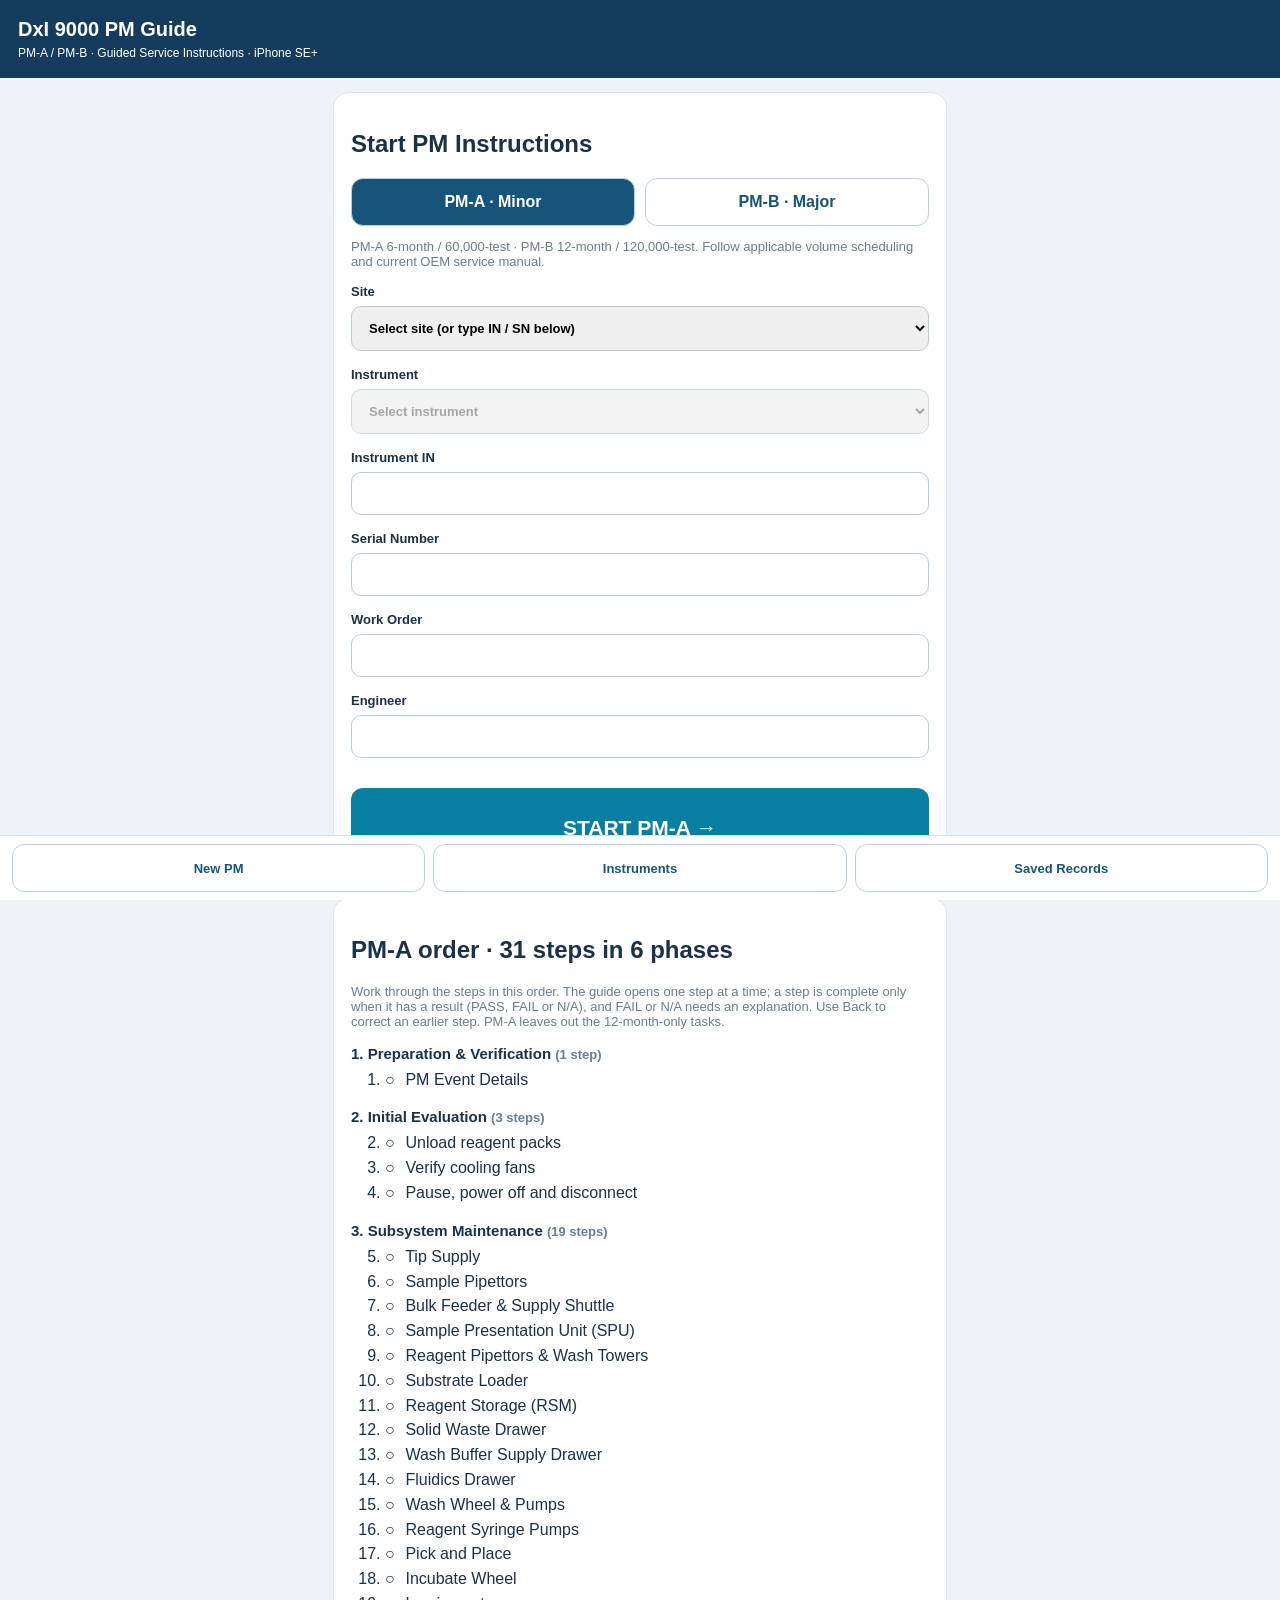
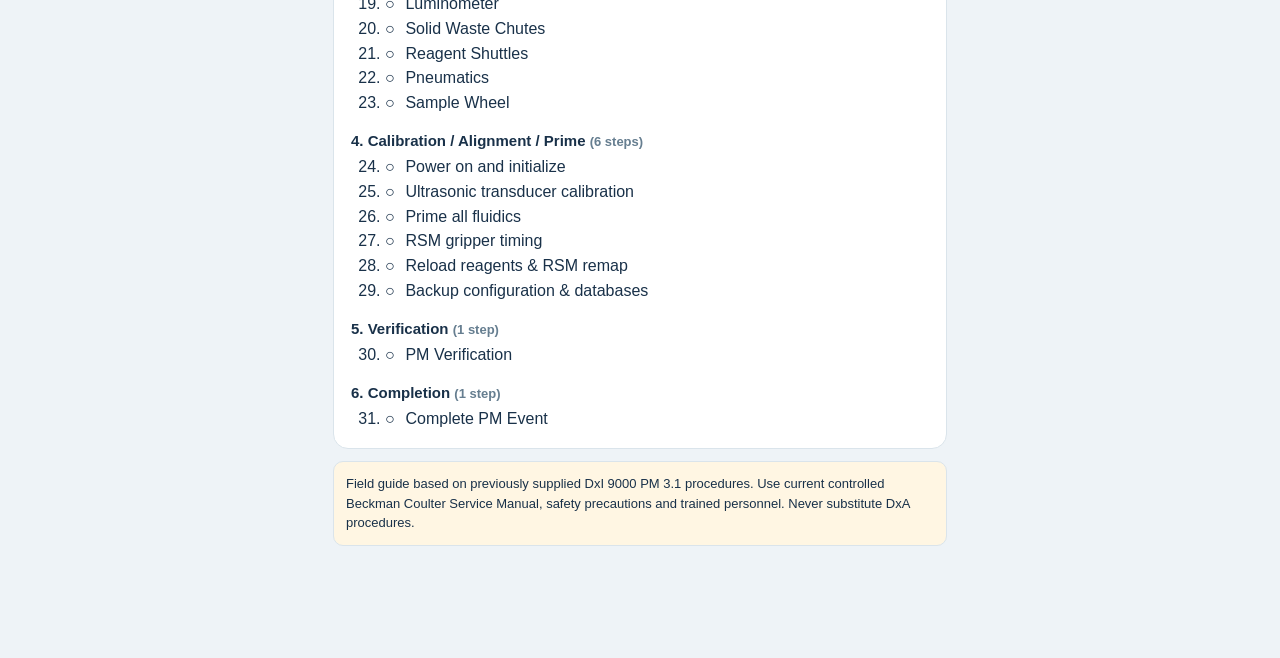
==== commit f30b9e02: "Add instrument list from Contact_emails_05_Nov.xlsx: site picker, Instruments screen, PM and MOD his" ====
--- a/index.html
+++ b/index.html
@@ -1,4 +1,4 @@
-<!doctype html><html lang="en"><head><meta charset="utf-8"><meta name="viewport" content="width=device-width,initial-scale=1,viewport-fit=cover"><meta name="theme-color" content="#153c5d"><meta name="apple-mobile-web-app-capable" content="yes"><meta name="apple-mobile-web-app-title" content="PM-A PM-B"><link rel="manifest" href="manifest.webmanifest"><link rel="apple-touch-icon" href="icon.svg"><title>DxI 9000 PM Guide</title><style>*{box-sizing:border-box}body{margin:0;background:#eef3f7;font:16px -apple-system,Arial;color:#193149}header{background:#153c5d;color:white;padding:18px}h1{font-size:20px;margin:0}main{max-width:640px;margin:auto;padding:14px 13px 100px}.card{background:white;border-radius:15px;padding:17px;margin-bottom:12px;border:1px solid #dae4eb}button{background:#fff;color:#175479;border:1px solid #bad0df;border-radius:12px;padding:13px;font:700 16px -apple-system,Arial;min-height:48px}.primary{background:#087fa1;color:#fff;border:0;width:100%;min-height:80px;font-size:21px;margin-top:16px}.field{display:block;width:100%;padding:13px;border:1px solid #b7cbd8;border-radius:10px;margin:6px 0 14px;font:inherit}label{font-weight:650;font-size:13px}.row{display:flex;gap:10px}.row button{flex:1}.on{background:#175479;color:white}.bar{background:#e1eaf0;border-radius:8px;height:9px;overflow:hidden;margin:12px 0}.bar i{display:block;background:#12a89a;height:100%}.detail{background:#f0f7fb;border-radius:12px;padding:12px 14px;line-height:1.5}.detail li{margin:9px 0}.warn{background:#fff6e3;padding:12px;border-radius:10px;font-size:13px;line-height:1.5}.muted{color:#667e90;font-size:13px}footer{position:fixed;bottom:0;background:white;left:0;right:0;display:flex;gap:8px;padding:8px 12px calc(8px + env(safe-area-inset-bottom));border-top:1px solid #d5e1e8}footer button{flex:1;font-size:13px}h3{font-size:15px;margin:16px 0 6px}.order{margin:0;padding-left:34px;line-height:1.55}.order li.cur{font-weight:700;color:#087fa1}.mk{display:inline-block;width:16px}.tag{background:#e8eef9;color:#2a4a8a;border-radius:20px;padding:1px 8px;font-size:11px}.badge{display:inline-block;border-radius:20px;padding:3px 10px;font-size:12px;font-weight:700;vertical-align:middle}.badge.ok{background:#e3f5ee;color:#11734f}.badge.bad{background:#fde8e6;color:#a8291c}.badge.mid{background:#fff3d6;color:#8a5a00}.badge.idle{background:#edf1f4;color:#55697a}.checks{list-style:none;padding:0;line-height:1.5}.checks li{margin:10px 0}.checks li.fail{color:#a8291c}.checks li.pass{color:#11734f}button.link{border:0;background:none;color:#175479;text-decoration:underline;padding:2px 4px;min-height:0;font-size:14px}.confirm{display:flex;gap:10px;align-items:flex-start;font-size:14px;line-height:1.45;margin:6px 0}.confirm input{width:22px;height:22px;flex:none}button:disabled{opacity:.45}details summary{cursor:pointer;font-weight:700;color:#175479;padding:6px 0}@media print{footer,.primary{display:none}}</style></head><body><header><h1>DxI 9000 PM Guide</h1><div style="font-size:12px;margin-top:5px">PM-A / PM-B · Guided Service Instructions · iPhone SE+</div></header><main id="app"><div class="card"><h2>DxI 9000 PM-A / PM-B</h2><p>Loading instructions…</p></div></main><footer><button id="setup">New PM</button><button id="records">Saved Records</button></footer><script>
+<!doctype html><html lang="en"><head><meta charset="utf-8"><meta name="viewport" content="width=device-width,initial-scale=1,viewport-fit=cover"><meta name="theme-color" content="#153c5d"><meta name="apple-mobile-web-app-capable" content="yes"><meta name="apple-mobile-web-app-title" content="PM-A PM-B"><link rel="manifest" href="manifest.webmanifest"><link rel="apple-touch-icon" href="icon.svg"><title>DxI 9000 PM Guide</title><style>*{box-sizing:border-box}body{margin:0;background:#eef3f7;font:16px -apple-system,Arial;color:#193149}header{background:#153c5d;color:white;padding:18px}h1{font-size:20px;margin:0}main{max-width:640px;margin:auto;padding:14px 13px 100px}.card{background:white;border-radius:15px;padding:17px;margin-bottom:12px;border:1px solid #dae4eb}button{background:#fff;color:#175479;border:1px solid #bad0df;border-radius:12px;padding:13px;font:700 16px -apple-system,Arial;min-height:48px}.primary{background:#087fa1;color:#fff;border:0;width:100%;min-height:80px;font-size:21px;margin-top:16px}.field{display:block;width:100%;padding:13px;border:1px solid #b7cbd8;border-radius:10px;margin:6px 0 14px;font:inherit}label{font-weight:650;font-size:13px}.row{display:flex;gap:10px}.row button{flex:1}.on{background:#175479;color:white}.bar{background:#e1eaf0;border-radius:8px;height:9px;overflow:hidden;margin:12px 0}.bar i{display:block;background:#12a89a;height:100%}.detail{background:#f0f7fb;border-radius:12px;padding:12px 14px;line-height:1.5}.detail li{margin:9px 0}.warn{background:#fff6e3;padding:12px;border-radius:10px;font-size:13px;line-height:1.5}.muted{color:#667e90;font-size:13px}footer{position:fixed;bottom:0;background:white;left:0;right:0;display:flex;gap:8px;padding:8px 12px calc(8px + env(safe-area-inset-bottom));border-top:1px solid #d5e1e8}footer button{flex:1;font-size:13px}h3{font-size:15px;margin:16px 0 6px}.order{margin:0;padding-left:34px;line-height:1.55}.order li.cur{font-weight:700;color:#087fa1}.mk{display:inline-block;width:16px}.tag{background:#e8eef9;color:#2a4a8a;border-radius:20px;padding:1px 8px;font-size:11px}.badge{display:inline-block;border-radius:20px;padding:3px 10px;font-size:12px;font-weight:700;vertical-align:middle}.badge.ok{background:#e3f5ee;color:#11734f}.badge.bad{background:#fde8e6;color:#a8291c}.badge.mid{background:#fff3d6;color:#8a5a00}.badge.idle{background:#edf1f4;color:#55697a}.checks{list-style:none;padding:0;line-height:1.5}.checks li{margin:10px 0}.checks li.fail{color:#a8291c}.checks li.pass{color:#11734f}button.link{border:0;background:none;color:#175479;text-decoration:underline;padding:2px 4px;min-height:0;font-size:14px}.confirm{display:flex;gap:10px;align-items:flex-start;font-size:14px;line-height:1.45;margin:6px 0}.confirm input{width:22px;height:22px;flex:none}button:disabled{opacity:.45}details summary{cursor:pointer;font-weight:700;color:#175479;padding:6px 0}.hist{padding-left:18px;line-height:1.5;font-size:14px}.hist li{margin:6px 0}details.inst{border-top:1px solid #e3ebf0;padding:10px 0}details.inst summary{font-weight:400;color:#193149}footer button{padding:10px 6px}@media print{footer,.primary{display:none}}</style></head><body><header><h1>DxI 9000 PM Guide</h1><div style="font-size:12px;margin-top:5px">PM-A / PM-B · Guided Service Instructions · iPhone SE+</div></header><main id="app"><div class="card"><h2>DxI 9000 PM-A / PM-B</h2><p>Loading instructions…</p></div></main><footer><button id="setup">New PM</button><button id="instruments">Instruments</button><button id="records">Saved Records</button></footer><script src="instruments.js"></script><script>
 function pmWorkflow(type){
  const common=[
  {s:'Preparation & Verification',t:'PM Event Details',fields:['wo','startCount','failures'],m:'Confirm Account / IN / SN. Enter the new Work Order and starting Total Test Number for this PM. Record any pre-existing failures or actions. WO and test count belong to this PM event, not the fixed instrument master.'},
@@ -93,11 +93,21 @@
 function badge(s){const c={'Verified':'ok','Recheck required':'bad','In progress':'mid','Not yet checked':'idle'}[s]||'idle';return '<span class="badge '+c+'">'+esc(s)+'</span>'}
 function mark(r,i){const a=r&&r.answers[i];if(!a||!a.result)return r&&i===r.step?'▶':'○';return a.result==='PASS'?'✓':a.result==='FAIL'?'✗':'–'}
 function orderList(type,r){const steps=pmWorkflow(type);let html='',n=0;PHASES.forEach((p,pi)=>{const list=steps.map((x,i)=>({x,i})).filter(o=>o.x.s===p);if(!list.length)return;html+='<h3>'+(pi+1)+'. '+esc(p)+' <span class="muted">('+list.length+' step'+(list.length>1?'s':'')+')</span></h3><ol class="order" start="'+(n+1)+'">'+list.map(o=>'<li class="'+(r&&o.i===r.step&&!r.completed?'cur':'')+'"><span class="mk">'+mark(r,o.i)+'</span> '+esc(o.x.t)+(o.x.t==='12-month alignments'?' <span class="tag">PM-B only</span>':'')+'</li>').join('')+'</ol>';n+=list.length});return html}
-function home(){const steps=pmWorkflow(pmType);$('app').innerHTML='<div class="card"><h2>Start PM Instructions</h2><div class="row"><button id="a" class="'+(pmType==='A'?'on':'')+'">PM-A · Minor</button><button id="b" class="'+(pmType==='B'?'on':'')+'">PM-B · Major</button></div><p class="muted">PM-A 6-month / 60,000-test · PM-B 12-month / 120,000-test. Follow applicable volume scheduling and current OEM service manual.</p><label>Instrument IN<input class="field" id="in"></label><label>Serial Number<input class="field" id="sn"></label><label>Work Order<input class="field" id="wo"></label><label>Engineer<input class="field" id="engineer"></label><button class="primary" id="start">START PM-'+pmType+' →</button></div><div class="card"><h2>PM-'+pmType+' order · '+steps.length+' steps in 6 phases</h2><p class="muted">Work through the steps in this order. The guide opens one step at a time; a step is complete only when it has a result (PASS, FAIL or N/A), and FAIL or N/A needs an explanation. Use Back to correct an earlier step.'+(pmType==='B'?' PM-B adds the 12-month alignments and the 12-month replacement and lubrication tasks.':' PM-A leaves out the 12-month-only tasks.')+'</p>'+orderList(pmType)+'</div><div class="card warn">Field guide based on previously supplied DxI 9000 PM 3.1 procedures. Use current controlled Beckman Coulter Service Manual, safety precautions and trained personnel. Never substitute DxA procedures.</div>';$('a').onclick=()=>{pmType='A';home()};$('b').onclick=()=>{pmType='B';home()};$('start').onclick=()=>{let x={id:String(Date.now()),type:pmType,instance:$('in').value.trim(),sn:$('sn').value.trim(),wo:$('wo').value.trim(),engineer:$('engineer').value.trim(),step:0,answers:[],fields:{wo:$('wo').value.trim()},started:new Date().toISOString()};if(!x.instance||!x.sn)return alert('Enter IN and SN');db.runs.push(x);current=x.id;save();step()}}
+const INST=((window.INSTRUMENTS||{}).instruments)||[];
+function dkey(s){const m=/^(\d{2})\/(\d{2})\/(\d{4})$/.exec(s||'');return m?m[3]+m[2]+m[1]:''}
+function byIn(i){return INST.find(x=>x.in===String(i||'').trim())}
+function sites(){return [...new Set(INST.map(x=>x.site))]}
+function lastPm(x,t){const l=(x.pm||[]).filter(p=>p.type===t&&p.date).sort((a,b)=>dkey(b.date).localeCompare(dkey(a.date)));return l[0]}
+function appRuns(i){return db.runs.filter(r=>r.instance===i)}
+function instSummary(x){if(!x)return '';const a=lastPm(x,'PM-A'),b=lastPm(x,'PM-B'),mods=(x.history||[]).filter(h=>h.kind==='MOD');return '<div class="detail"><b>'+esc(x.site)+' · '+esc(x.label||'DxI 9000')+'</b><div class="muted">IN '+esc(x.in)+' · SN '+esc(x.sn||'not recorded')+(x.sw?' · SW '+esc(x.sw):'')+(x.apf?' · APF '+esc(x.apf):'')+(x.installed?' · Installed '+esc(x.installed):'')+'</div><div class="muted">Last PM-A (6M): '+(a?esc(a.date)+(a.text?' '+esc(a.text):''):'not recorded')+' · Last PM-B (12M): '+(b?esc(b.date)+(b.text?' '+esc(b.text):''):'not recorded')+'</div>'+(mods.length?'<div class="muted">MODs: '+mods.map(h=>esc(h.text)+(h.date?' ('+esc(h.date)+')':'')).join('; ')+'</div>':'')+'</div>'}
+function picker(){if(!INST.length)return '';return '<label>Site<select class="field" id="site"><option value="">Select site (or type IN / SN below)</option>'+sites().map(s=>'<option>'+esc(s)+'</option>').join('')+'</select></label><label>Instrument<select class="field" id="inst" disabled><option value="">Select instrument</option></select></label><div id="instinfo"></div>'}
+function wirePicker(pre){const se=$('site'),ie=$('inst');if(!se)return;function fill(){const list=INST.filter(x=>x.site===se.value);ie.innerHTML='<option value="">Select instrument</option>'+list.map(x=>'<option value="'+esc(x.in)+'">'+esc((x.label||'DxI 9000')+' · IN '+x.in+(x.sn?' · SN '+x.sn:''))+'</option>').join('');ie.disabled=!list.length}function pick(){const x=byIn(ie.value);$('instinfo').innerHTML=instSummary(x);if(x){$('in').value=x.in;$('sn').value=x.sn||''}}se.onchange=()=>{fill();pick()};ie.onchange=pick;$('in').oninput=()=>{const x=byIn($('in').value);$('instinfo').innerHTML=instSummary(x);if(x&&!$('sn').value)$('sn').value=x.sn||''};if(pre){const x=byIn(pre);if(x){se.value=x.site;fill();ie.value=x.in;pick()}else{$('in').value=pre}}}
+function instruments(){$('app').innerHTML='<div class="card"><h2>Instruments</h2><p class="muted">'+INST.length+' DxI 9000 instruments at '+sites().length+' sites, imported from '+esc((window.INSTRUMENTS||{}).source||'')+' on '+esc((window.INSTRUMENTS||{}).imported||'')+'. PMs completed in this guide are added to each instrument.</p></div>'+sites().map(s=>'<div class="card"><h3 style="margin-top:0">'+esc(s)+' <span class="muted">('+INST.filter(x=>x.site===s).length+')</span></h3>'+INST.filter(x=>x.site===s).map(x=>{const runs=appRuns(x.in);const hist=[...(x.pm||[]).map(p=>({date:p.date,text:p.type+(p.text?' · '+p.text:''),kind:'PM'})),...(x.history||[]),...runs.filter(r=>r.completed).map(r=>({date:fmt(r.completed).slice(0,10),text:'PM-'+r.type+' completed in this guide · '+(r.verdict||'Verified'),kind:'PM'}))].sort((a,b)=>dkey(b.date).localeCompare(dkey(a.date)));const open=runs.find(r=>!r.completed);return '<details class="inst"><summary><b>'+esc(x.label||'DxI 9000')+'</b> · IN '+esc(x.in)+(x.sn?' · SN '+esc(x.sn):' · <span class="badge idle">SN not recorded</span>')+(open?' '+badge('In progress'):'')+'</summary>'+instSummary(x)+(hist.length?'<ul class="hist">'+hist.map(h=>'<li><span class="muted">'+esc(h.date||'date not recorded')+'</span> '+esc(h.text)+' <span class="tag">'+esc(h.kind)+'</span></li>').join('')+'</ul>':'<p class="muted">No PM or service history recorded.</p>')+'<div class="row"><button data-start="A" data-in="'+esc(x.in)+'">Start PM-A</button><button data-start="B" data-in="'+esc(x.in)+'">Start PM-B</button></div></details>'}).join('')+'</div>').join('');document.querySelectorAll('[data-start]').forEach(b=>b.onclick=()=>{pmType=b.dataset.start;home(b.dataset.in)})}
+function home(pre){const steps=pmWorkflow(pmType);$('app').innerHTML='<div class="card"><h2>Start PM Instructions</h2><div class="row"><button id="a" class="'+(pmType==='A'?'on':'')+'">PM-A · Minor</button><button id="b" class="'+(pmType==='B'?'on':'')+'">PM-B · Major</button></div><p class="muted">PM-A 6-month / 60,000-test · PM-B 12-month / 120,000-test. Follow applicable volume scheduling and current OEM service manual.</p>'+picker()+'<label>Instrument IN<input class="field" id="in"></label><label>Serial Number<input class="field" id="sn"></label><label>Work Order<input class="field" id="wo"></label><label>Engineer<input class="field" id="engineer"></label><button class="primary" id="start">START PM-'+pmType+' →</button></div><div class="card"><h2>PM-'+pmType+' order · '+steps.length+' steps in 6 phases</h2><p class="muted">Work through the steps in this order. The guide opens one step at a time; a step is complete only when it has a result (PASS, FAIL or N/A), and FAIL or N/A needs an explanation. Use Back to correct an earlier step.'+(pmType==='B'?' PM-B adds the 12-month alignments and the 12-month replacement and lubrication tasks.':' PM-A leaves out the 12-month-only tasks.')+'</p>'+orderList(pmType)+'</div><div class="card warn">Field guide based on previously supplied DxI 9000 PM 3.1 procedures. Use current controlled Beckman Coulter Service Manual, safety precautions and trained personnel. Never substitute DxA procedures.</div>';wirePicker(pre);$('a').onclick=()=>{pmType='A';home($('in').value)};$('b').onclick=()=>{pmType='B';home($('in').value)};$('start').onclick=()=>{let x={id:String(Date.now()),type:pmType,instance:$('in').value.trim(),sn:$('sn').value.trim(),wo:$('wo').value.trim(),engineer:$('engineer').value.trim(),step:0,answers:[],fields:{wo:$('wo').value.trim()},started:new Date().toISOString()};if(!x.instance||!x.sn)return alert('Enter IN and SN');db.runs.push(x);current=x.id;save();step()}}
 function get(){return db.runs.find(x=>x.id===current)}
 function fieldInput(f,v){const val=esc(v??'');if(f==='failures')return '<label>'+FIELD_LABEL[f]+'<textarea id="f_'+f+'" rows="2" class="field">'+val+'</textarea></label>';return '<label>'+FIELD_LABEL[f]+'<input class="field" id="f_'+f+'" value="'+val+'"'+(f!=='wo'?' inputmode="numeric"':'')+'></label>'}
 function step(){let r=get();if(!r)return history();if(r.completed)return report(r);let steps=pmWorkflow(r.type);if(r.step>=steps.length)return review(r);r.fields=r.fields||{wo:r.wo};let x=steps[r.step],z=r.answers[r.step]||{},details=detailedInfo(x),ref=manualReference(x.t),nx=steps[r.step+1];
-$('app').innerHTML='<div class="card"><div class="muted">PM-'+r.type+' · Phase '+phaseNo(x.s)+' of 6: '+esc(x.s)+'</div><div class="muted">Step '+(r.step+1)+' of '+steps.length+' · IN '+esc(r.instance)+'</div><div class="bar"><i style="width:'+(r.step/steps.length*100)+'%"></i></div><h2>'+(r.step+1)+'. '+esc(x.t)+'</h2><p>'+esc(x.m)+'</p><div class="detail"><b>How to perform this step</b><ol>'+details.map(v=>'<li>'+esc(v)+'</li>').join('')+'</ol></div>'+(ref?'<p class="muted">Manual 3.1 · '+esc(ref.figs.map(v=>v[1]+' '+v[2]).join('; '))+'</p>':'')+'<p class="warn">Confirm OEM-approved procedure and limits. Document failures; completion does not mean the instrument is safe for release.</p>'+(x.fields||[]).map(f=>fieldInput(f,r.fields[f])).join('')+'<label>Result<select id="result" class="field"><option value="">Select result</option><option>PASS</option><option>FAIL</option><option>N/A</option></select></label><label>Observations / measurements / actions<textarea id="notes" rows="3" class="field"></textarea></label><p class="muted">'+(nx?'Next: '+(r.step+2)+'. '+esc(nx.t)+(nx.s!==x.s?' (Phase '+phaseNo(nx.s)+': '+esc(nx.s)+')':''):'Next: completion check')+'</p><button class="primary" id="next">✓ COMPLETE & NEXT →</button><div class="row" style="margin-top:10px"><button id="back"'+(r.step?'':' disabled')+'>← Back</button><button id="pause">Save & Exit</button></div><details style="margin-top:14px"><summary>Show PM order and progress</summary>'+orderList(r.type,r)+'</details></div>';
+$('app').innerHTML='<div class="card"><div class="muted">PM-'+r.type+' · Phase '+phaseNo(x.s)+' of 6: '+esc(x.s)+'</div><div class="muted">Step '+(r.step+1)+' of '+steps.length+' · IN '+esc(r.instance)+(byIn(r.instance)?' · '+esc(byIn(r.instance).site)+' '+esc(byIn(r.instance).label||''):'')+'</div><div class="bar"><i style="width:'+(r.step/steps.length*100)+'%"></i></div><h2>'+(r.step+1)+'. '+esc(x.t)+'</h2><p>'+esc(x.m)+'</p><div class="detail"><b>How to perform this step</b><ol>'+details.map(v=>'<li>'+esc(v)+'</li>').join('')+'</ol></div>'+(ref?'<p class="muted">Manual 3.1 · '+esc(ref.figs.map(v=>v[1]+' '+v[2]).join('; '))+'</p>':'')+'<p class="warn">Confirm OEM-approved procedure and limits. Document failures; completion does not mean the instrument is safe for release.</p>'+(x.fields||[]).map(f=>fieldInput(f,r.fields[f])).join('')+'<label>Result<select id="result" class="field"><option value="">Select result</option><option>PASS</option><option>FAIL</option><option>N/A</option></select></label><label>Observations / measurements / actions<textarea id="notes" rows="3" class="field"></textarea></label><p class="muted">'+(nx?'Next: '+(r.step+2)+'. '+esc(nx.t)+(nx.s!==x.s?' (Phase '+phaseNo(nx.s)+': '+esc(nx.s)+')':''):'Next: completion check')+'</p><button class="primary" id="next">✓ COMPLETE & NEXT →</button><div class="row" style="margin-top:10px"><button id="back"'+(r.step?'':' disabled')+'>← Back</button><button id="pause">Save & Exit</button></div><details style="margin-top:14px"><summary>Show PM order and progress</summary>'+orderList(r.type,r)+'</details></div>';
 $('result').value=z.result||'';$('notes').value=z.notes||'';
 function draft(){r.answers[r.step]={result:$('result').value,notes:$('notes').value,time:new Date().toISOString()};(x.fields||[]).forEach(f=>{r.fields[f]=$('f_'+f).value.trim()});if(r.fields.wo)r.wo=r.fields.wo;save()}
 $('result').onchange=draft;$('notes').oninput=draft;(x.fields||[]).forEach(f=>{$('f_'+f).oninput=draft});
@@ -112,7 +122,7 @@
 if(hard){$('ok').onchange=()=>{$('done').disabled=!$('ok').checked};$('done').onclick=()=>{const e=$('eng').value.trim();if(!e)return alert('Enter the engineer name');r.engineer=e;r.completed=new Date().toISOString();r.verdict=c.failed.length?'Recheck required':'Verified';save();report(r)}}}
 function history(){$('app').innerHTML='<div class="card"><h2>Saved PM Records</h2>'+(db.runs.length?'':'<p class="muted">No PM records on this device yet.</p>')+db.runs.slice().reverse().map(r=>'<div style="padding:12px 0;border-bottom:1px solid #eee"><b>PM-'+esc(r.type)+' · IN '+esc(r.instance)+'</b> '+badge(statusOf(r))+'<div class="muted">SN '+esc(r.sn)+' · '+(r.completed?'Completed '+fmt(r.completed):'Step '+Math.min(r.step+1,pmWorkflow(r.type).length)+' of '+pmWorkflow(r.type).length+' · Started '+fmt(r.started))+'</div><button data-id="'+r.id+'">'+(r.completed?'Open report':'Open / Resume')+'</button></div>').join('')+'</div>';document.querySelectorAll('[data-id]').forEach(b=>b.onclick=()=>{current=b.dataset.id;step()})}
 function report(r){const steps=pmWorkflow(r.type),f=r.fields||{};let n=0;
-$('app').innerHTML='<div class="card"><h2>PM-'+r.type+' Checklist Completed '+badge(r.verdict||'Verified')+'</h2><p>IN '+esc(r.instance)+' · SN '+esc(r.sn)+' · WO '+esc(f.wo||r.wo)+'</p><p class="muted">Engineer '+esc(r.engineer)+' · Started '+fmt(r.started)+' · Completed '+fmt(r.completed)+'<br>Total Test Number '+esc(f.startCount)+' → '+esc(f.completionCount)+'</p><p class="warn">Checklist complete is NOT authorisation for return to service. Review failures, perform final verification and obtain required release approval.</p>'+PHASES.map((p,pi)=>{const list=steps.map((x,i)=>({x,i})).filter(o=>o.x.s===p);if(!list.length)return '';return '<h3>'+(pi+1)+'. '+esc(p)+'</h3>'+list.map(o=>{const a=r.answers[o.i]||{};return '<div style="border-bottom:1px solid #eee;padding:9px 0"><b>'+(o.i+1)+'. '+esc(o.x.t)+'</b> — '+esc(a.result)+'<div class="muted">'+esc(a.notes)+'</div></div>'}).join('')}).join('')+'<p class="muted">Failures / actions: '+esc(f.failures)+'</p><button class="primary" onclick="window.print()">Print / Save PDF</button></div>'}
-$('setup').onclick=home;$('records').onclick=history;home();
+$('app').innerHTML='<div class="card"><h2>PM-'+r.type+' Checklist Completed '+badge(r.verdict||'Verified')+'</h2><p>'+(byIn(r.instance)?esc(byIn(r.instance).site)+' · '+esc(byIn(r.instance).label||'')+'<br>':'')+'IN '+esc(r.instance)+' · SN '+esc(r.sn)+' · WO '+esc(f.wo||r.wo)+'</p><p class="muted">Engineer '+esc(r.engineer)+' · Started '+fmt(r.started)+' · Completed '+fmt(r.completed)+'<br>Total Test Number '+esc(f.startCount)+' → '+esc(f.completionCount)+'</p><p class="warn">Checklist complete is NOT authorisation for return to service. Review failures, perform final verification and obtain required release approval.</p>'+PHASES.map((p,pi)=>{const list=steps.map((x,i)=>({x,i})).filter(o=>o.x.s===p);if(!list.length)return '';return '<h3>'+(pi+1)+'. '+esc(p)+'</h3>'+list.map(o=>{const a=r.answers[o.i]||{};return '<div style="border-bottom:1px solid #eee;padding:9px 0"><b>'+(o.i+1)+'. '+esc(o.x.t)+'</b> — '+esc(a.result)+'<div class="muted">'+esc(a.notes)+'</div></div>'}).join('')}).join('')+'<p class="muted">Failures / actions: '+esc(f.failures)+'</p><button class="primary" onclick="window.print()">Print / Save PDF</button></div>'}
+$('setup').onclick=()=>home();$('instruments').onclick=instruments;$('records').onclick=history;home();
 if('serviceWorker' in navigator)navigator.serviceWorker.register('service-worker.js').catch(()=>{});
 </script></body></html>
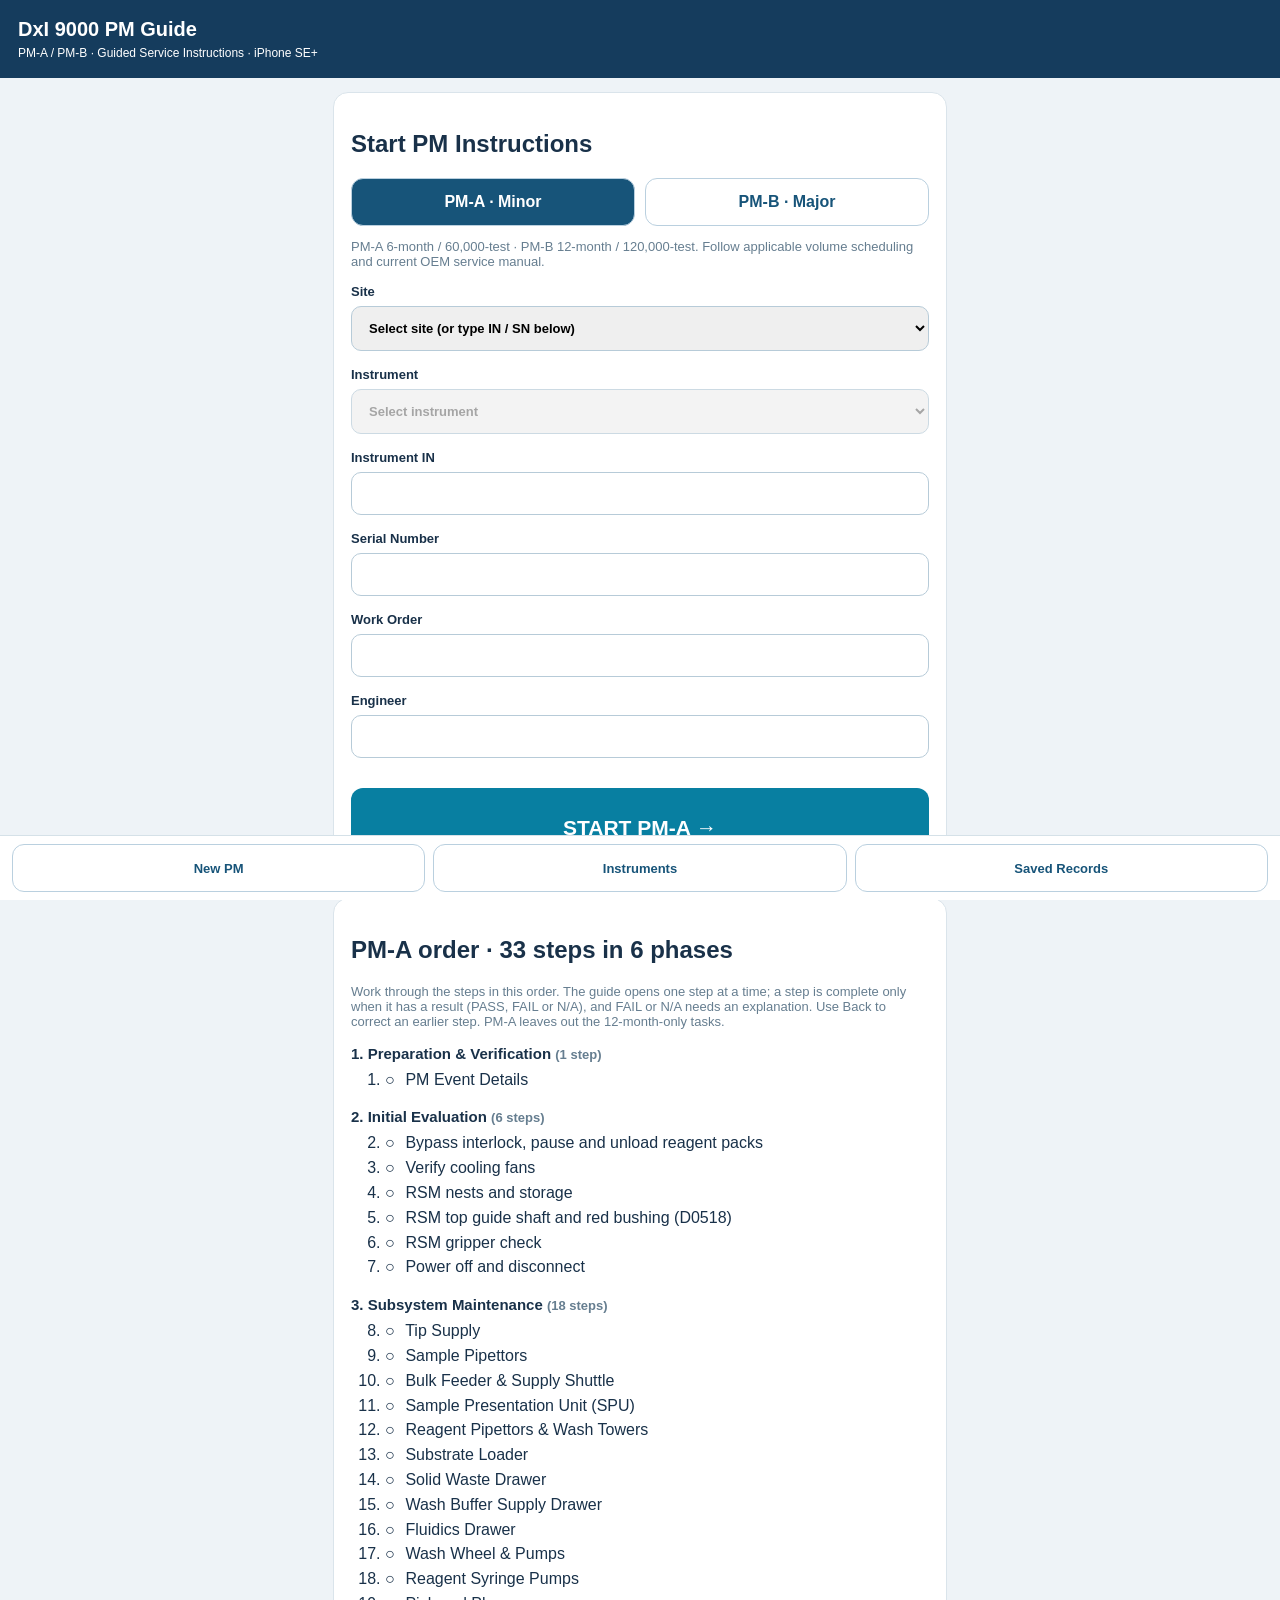
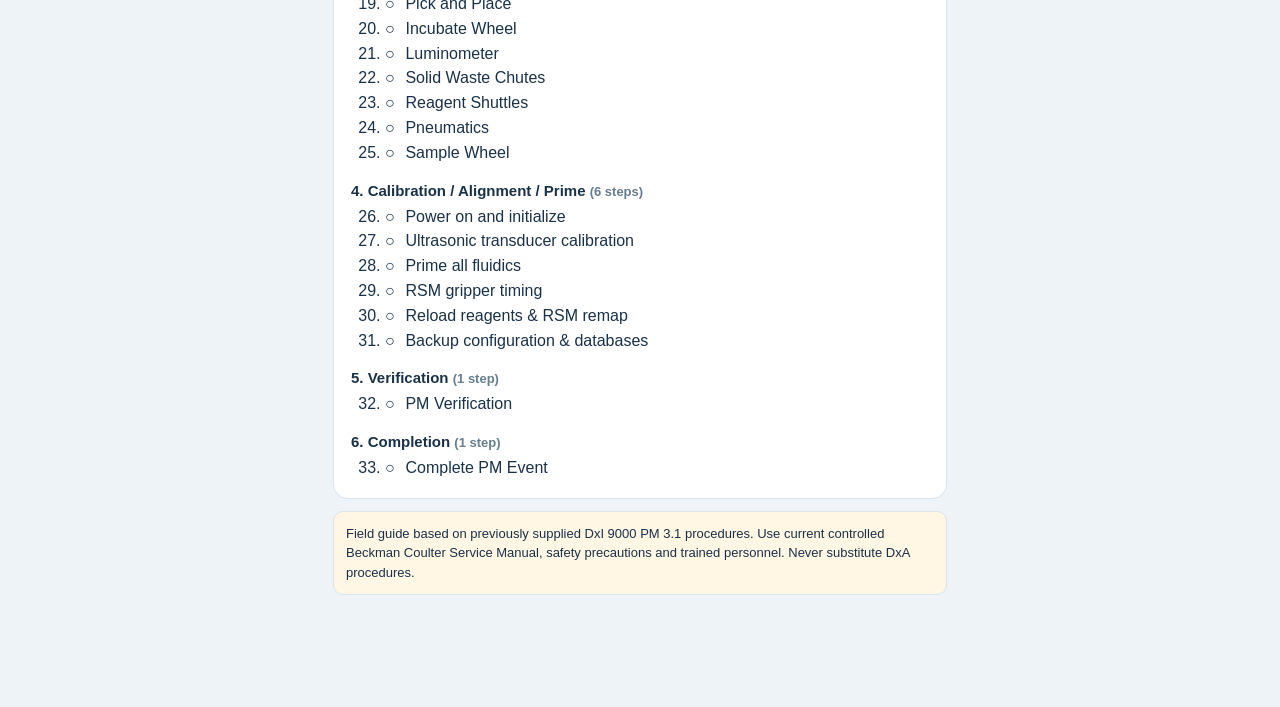
==== commit 010f363d: "PM step order v2: group RSM work while paused, before power off Step 2 removes the RSM reagent stora" ====
--- a/index.html
+++ b/index.html
@@ -1,5 +1,46 @@
 <!doctype html><html lang="en"><head><meta charset="utf-8"><meta name="viewport" content="width=device-width,initial-scale=1,viewport-fit=cover"><meta name="theme-color" content="#153c5d"><meta name="apple-mobile-web-app-capable" content="yes"><meta name="apple-mobile-web-app-title" content="PM-A PM-B"><link rel="manifest" href="manifest.webmanifest"><link rel="apple-touch-icon" href="icon.svg"><title>DxI 9000 PM Guide</title><style>*{box-sizing:border-box}body{margin:0;background:#eef3f7;font:16px -apple-system,Arial;color:#193149}header{background:#153c5d;color:white;padding:18px}h1{font-size:20px;margin:0}main{max-width:640px;margin:auto;padding:14px 13px 100px}.card{background:white;border-radius:15px;padding:17px;margin-bottom:12px;border:1px solid #dae4eb}button{background:#fff;color:#175479;border:1px solid #bad0df;border-radius:12px;padding:13px;font:700 16px -apple-system,Arial;min-height:48px}.primary{background:#087fa1;color:#fff;border:0;width:100%;min-height:80px;font-size:21px;margin-top:16px}.field{display:block;width:100%;padding:13px;border:1px solid #b7cbd8;border-radius:10px;margin:6px 0 14px;font:inherit}label{font-weight:650;font-size:13px}.row{display:flex;gap:10px}.row button{flex:1}.on{background:#175479;color:white}.bar{background:#e1eaf0;border-radius:8px;height:9px;overflow:hidden;margin:12px 0}.bar i{display:block;background:#12a89a;height:100%}.detail{background:#f0f7fb;border-radius:12px;padding:12px 14px;line-height:1.5}.detail li{margin:9px 0}.warn{background:#fff6e3;padding:12px;border-radius:10px;font-size:13px;line-height:1.5}.muted{color:#667e90;font-size:13px}footer{position:fixed;bottom:0;background:white;left:0;right:0;display:flex;gap:8px;padding:8px 12px calc(8px + env(safe-area-inset-bottom));border-top:1px solid #d5e1e8}footer button{flex:1;font-size:13px}h3{font-size:15px;margin:16px 0 6px}.order{margin:0;padding-left:34px;line-height:1.55}.order li.cur{font-weight:700;color:#087fa1}.mk{display:inline-block;width:16px}.tag{background:#e8eef9;color:#2a4a8a;border-radius:20px;padding:1px 8px;font-size:11px}.badge{display:inline-block;border-radius:20px;padding:3px 10px;font-size:12px;font-weight:700;vertical-align:middle}.badge.ok{background:#e3f5ee;color:#11734f}.badge.bad{background:#fde8e6;color:#a8291c}.badge.mid{background:#fff3d6;color:#8a5a00}.badge.idle{background:#edf1f4;color:#55697a}.checks{list-style:none;padding:0;line-height:1.5}.checks li{margin:10px 0}.checks li.fail{color:#a8291c}.checks li.pass{color:#11734f}button.link{border:0;background:none;color:#175479;text-decoration:underline;padding:2px 4px;min-height:0;font-size:14px}.confirm{display:flex;gap:10px;align-items:flex-start;font-size:14px;line-height:1.45;margin:6px 0}.confirm input{width:22px;height:22px;flex:none}button:disabled{opacity:.45}details summary{cursor:pointer;font-weight:700;color:#175479;padding:6px 0}.hist{padding-left:18px;line-height:1.5;font-size:14px}.hist li{margin:6px 0}details.inst{border-top:1px solid #e3ebf0;padding:10px 0}details.inst summary{font-weight:400;color:#193149}footer button{padding:10px 6px}@media print{footer,.primary{display:none}}</style></head><body><header><h1>DxI 9000 PM Guide</h1><div style="font-size:12px;margin-top:5px">PM-A / PM-B · Guided Service Instructions · iPhone SE+</div></header><main id="app"><div class="card"><h2>DxI 9000 PM-A / PM-B</h2><p>Loading instructions…</p></div></main><footer><button id="setup">New PM</button><button id="instruments">Instruments</button><button id="records">Saved Records</button></footer><script src="instruments.js"></script><script>
-function pmWorkflow(type){
+function pmWorkflowV2(type){
+ const common=[
+ {s:'Preparation & Verification',t:'PM Event Details',fields:['wo','startCount','failures'],m:'Confirm Account / IN / SN. Enter the new Work Order and starting Total Test Number for this PM. Record any pre-existing failures or actions. WO and test count belong to this PM event, not the fixed instrument master.'},
+ {s:'Initial Evaluation',t:'Bypass interlock, pause and unload reagent packs',m:'Bypass the interlock and pause the console as directed by the procedure. Remove the RSM reagent storage door, then unload all reagent packs and store them refrigerated. Keep packs upright and avoid handling the elastomeric seal.'},
+ {s:'Initial Evaluation',t:'Verify cooling fans',m:'With the RSM reagent storage door removed, verify all three RSM cooling fans. Also verify the three instrument case fans and the main rear blower are operating.'},
+ {s:'Initial Evaluation',t:'RSM nests and storage',m:'Inspect the pipetting nests and the inside of the reagent storage. Remove fallen packs and debris, wipe condensation, remove and clean the pipetting nest cover, and inspect and clean the tensioners.'},
+ {s:'Initial Evaluation',t:'RSM top guide shaft and red bushing (D0518)',m:'Inspect the top guide shaft and the red bushing (D0518). Clean any green debris; replace the red bushing (D0518) if required. Clean and lubricate the guide shafts with the specified lubricants.'},
+ {s:'Initial Evaluation',t:'RSM gripper check',m:'Move the RSM gripper assembly left and right (Z-axis) and inspect the gap at the top guide red bushing; a gap suggests a bent bottom Z-axis torque tube. Move it up and down (X-axis) and check that the belt and the Z-axis torque tube barrier stay aligned. Refit the RSM reagent storage door.'},
+ {s:'Initial Evaluation',t:'Power off and disconnect',m:'Turn the instrument off using the approved procedure, then disconnect the instrument power cord from the power source.'},
+ {s:'Subsystem Maintenance',t:'Tip Supply',m:'Open and slide out the tip supply. Inspect for fallen tips/debris, clean as needed, then close the tip supply.'},
+ {s:'Subsystem Maintenance',t:'Sample Pipettors',m:'Move pipettors to the left-most position. With DI water and lint-free material, inspect/clean sample pipettor mandrels, camera covers, aliquot backlight and collision-detection sensor flag areas. If LAS is fitted, inspect/clean the second aliquot backlight.'},
+ {s:'Subsystem Maintenance',t:'Bulk Feeder & Supply Shuttle',m:'Inspect bulk vessel feeder, supply carriage and surrounding chassis. Remove fallen vessels. Clean the supply carriage alignment jumper pin with a moistened lint-free cloth.'},
+ {s:'Subsystem Maintenance',t:'Sample Presentation Unit (SPU)',m:'Inspect and clean debris/spills in onload, presentation and offload areas, including barcode reader camera lens. Clean onload/offload sensors with DI-water-moistened swab. Clean rails and manually slide a rack to verify smooth movement.'},
+ {s:'Subsystem Maintenance',t:'Reagent Pipettors & Wash Towers',m:type==='B'?'Remove/clean wash tower nozzles and service O-rings as directed by the current procedure. For 12-month/120,000-test PM, replace each reagent pipettor probe tip and use torque wrench PN 7343A as specified.':'Inspect/service wash tower nozzles and O-rings according to the current released PM procedure. This workflow keeps 12-month-only reagent probe-tip replacement out of PM-A.'},
+ {s:'Subsystem Maintenance',t:'Substrate Loader',m:'Inspect and clean the substrate loader assembly, including the barcode reader camera.'},
+ {s:'Subsystem Maintenance',t:'Solid Waste Drawer',m:'Remove waste bag/bin as needed and clean spills/debris. Remove and clean deflector tray. Clean the transparent bag-detect sensor window and reflector.'},
+ {s:'Subsystem Maintenance',t:'Wash Buffer Supply Drawer',m:'Remove wash buffer containers and clean drawer. Check tubing for kinks/damage through drawer movement. Inspect wash buffer pump for leakage/damage.'},
+ {s:'Subsystem Maintenance',t:'Fluidics Drawer',m:'Inspect/clean lower-right fluidics area. Clean air filter as specified, inspect tray for leaks/spills, clean/repair as needed, then refit and close.'},
+ {s:'Subsystem Maintenance',t:'Wash Wheel & Pumps',m:(type==='B'?'Replace DxI 9000-specific peri-pump tubing; inspect tubing/Y-fittings, wash wheel, ejector plate, mixer belt/pulleys, gripper/spinner/ejector, QS probe and wash-wheel camera; install new aspirate probes and verify spring movement. For 12-month PM, clean/lubricate wash-wheel syringe-pump drive gears and linear slides.':'Replace/inspect DxI 9000-specific wash-wheel components as required by the current PM-A procedure, including aspirate probes; inspect tubing/Y-fittings, wash wheel, ejector/mixer/gripper/spinner areas, QS probe and wash-wheel camera. Do not use DxI 600/800 or Access 2 peri-pump tubing.')},
+ {s:'Subsystem Maintenance',t:'Reagent Syringe Pumps',m:type==='B'?'Inspect and clean all eight reagent syringe pumps. For 12-month/120,000-test PM, clean and lubricate reagent pipettor syringe-pump drive gears and linear slides with the specified grease.':'Inspect reagent syringe pump area as applicable to the released PM-A procedure. The drive-gear/linear-slide lubrication is a 12-month/120,000-test task in the supplied manual.'},
+ {s:'Subsystem Maintenance',t:'Pick and Place',m:'Inspect Sample, Incubator and Analytic PnP collets and clean fluid/debris. Collet removal is not required unless excessively soiled.'},
+ {s:'Subsystem Maintenance',t:'Incubate Wheel',m:'Remove cover, remove fallen vessels/debris, clean, and clean alignment jumper pins with moistened lint-free cloth.'},
+ {s:'Subsystem Maintenance',t:'Luminometer',m:'Clean the jumper pin and inspect for external spills.'},
+ {s:'Subsystem Maintenance',t:'Solid Waste Chutes',m:'Clean the two tip and two vessel solid-waste chutes, including disposable tip removers.'},
+ {s:'Subsystem Maintenance',t:'Reagent Shuttles',m:'Inspect and clean the four reagent shuttles (reaction build carriages), including alignment jumper pins.'},
+ {s:'Subsystem Maintenance',t:'Pneumatics',m:'Remove left rear panel. Inspect pneumatic accumulator jar for excessive liquid (>1 inch). If present, after power-up verify condensation relief valve operation using the approved Machine Control procedure; replace only as required.'},
+ {s:'Subsystem Maintenance',t:'Sample Wheel',m:'Remove cover, remove fallen vessels/debris, clean, and clean alignment jumper pins with moistened lint-free cloth.'},
+ {s:'Calibration / Alignment / Prime',t:'Power on and initialize',m:'Turn on instrument, close covers, initialize to GREEN (Ready), sign out of LabUser and sign in with BeckmanAdmin, then follow the manual preparation steps before calibration/alignment.'},
+ {s:'Calibration / Alignment / Prime',t:'Ultrasonic transducer calibration',m:'For each reagent pipettor, drain fluid from the tip at the transducer connection, calibrate the transducer and verify voltage according to the Ultrasonics Transducer calibration procedure.'},
+ ...(type==='B'?[{s:'Calibration / Alignment / Prime',t:'12-month alignments',m:'Perform reagent pipettor alignments to reagent shuttles, wash towers and reagent storage; aliquot/precision sample pipettor alignments to applicable targets; auto-align DispoTip stocker tray gripper; auto-align wash wheel.'}]:[]),
+ {s:'Calibration / Alignment / Prime',t:'Prime all fluidics',m:'Prime all fluidics and verify no leakage. Multiple cycles may be required to purge air. Repeat until bubbles are gone.'},
+ {s:'Calibration / Alignment / Prime',t:'RSM gripper timing',m:'Perform RSM gripper timing calibration using the approved calibration procedure.'},
+ {s:'Calibration / Alignment / Prime',t:'Reload reagents & RSM remap',m:'Reload previously removed reagent packs and perform an RSM remap.'},
+ {s:'Calibration / Alignment / Prime',t:'Backup configuration & databases',m:'Back up alignment/configuration data and databases using the Service App. Follow the supplied manual retention step for backups older than six months.'},
+ {s:'Verification',t:'PM Verification',m:'Perform the applicable preventive-maintenance verification. If additional components were repaired or replaced during PM, perform the applicable additional verifications.'},
+ {s:'Completion',t:'Complete PM Event',fields:['completionCount','failures'],m:'Enter the completion Total Test Number, update failures/actions with anything found during PM, confirm documentation, then complete the PM event. The completed record remains in this instrument history.'}
+ ]; return common;
+}
+const PM_WF=2;
+function pmWorkflow(type,wf){return (wf===1?pmWorkflowV1:pmWorkflowV2)(type)}
+/* step list v1 (until 06/11/2026): kept so PMs started earlier keep their step numbers */
+function pmWorkflowV1(type){
  const common=[
  {s:'Preparation & Verification',t:'PM Event Details',fields:['wo','startCount','failures'],m:'Confirm Account / IN / SN. Enter the new Work Order and starting Total Test Number for this PM. Record any pre-existing failures or actions. WO and test count belong to this PM event, not the fixed instrument master.'},
  {s:'Initial Evaluation',t:'Unload reagent packs',m:'Unload all reagent packs and temporarily store them refrigerated. Keep packs upright and avoid handling the elastomeric seal.'},
@@ -36,9 +77,16 @@
  ]; return common;
 }
 
+
 function detailedInfo(x){
  const base={
  'PM Event Details':['Before maintenance begins, verify that you are working on the correct Account and fixed instrument identity (IN / SN).','Enter the Work Order for this visit. This value is unique to the current PM event and must not overwrite the instrument master.','Record the Total Test Number at the start of PM. Use this as the baseline for the visit and future test-volume tracking.','Record any failures, alarms, abnormal conditions or actions already known before maintenance. Add further findings as work progresses.'],
+ 'Bypass interlock, pause and unload reagent packs':['Bypass the interlock as directed by the current procedure.','Pause the console.','Remove the RSM reagent storage door.','Unload all reagent packs and store them refrigerated, upright, without handling the elastomeric seal.'],
+ 'Verify cooling fans':['With the RSM reagent storage door removed, verify that all three RSM cooling fans are running.','Verify the three instrument case fans and the main rear blower are operating.','Record any fan that is not running.'],
+ 'RSM nests and storage':['Inspect the pipetting nests and the inside of the reagent storage.','Remove fallen packs and debris. Do not reload fallen packs.','Wipe condensation from the module base.','Remove and clean the pipetting-nest cover; leave it off until reagent-pipettor alignments are complete when applicable.','Inspect and clean the tensioners at the front and rear of all four pipetting nests and verify free movement.'],
+ 'RSM top guide shaft and red bushing (D0518)':['Inspect the top guide shaft and the red bushing (D0518).','Clean any green debris from the top guide shaft and the bushing.','Replace the red bushing (D0518) if it is worn or damaged, or the debris returns.','Clean/lubricate the upper guide shaft and load-tray guide shaft with 3-in-1 oil; clean/lubricate the lower spline shaft with No. 2 Lithium Grease.'],
+ 'RSM gripper check':['Move the RSM gripper assembly left and right (Z-axis) and visually inspect how much gap appears at the top guide red bushing.','If a gap appears, suspect bending of the bottom Z-axis torque tube and record it.','Move the RSM gripper assembly up and down (X-axis) and check that the belt and the Z-axis torque tube barrier do not misalign.','Move the gripper to home and check for binding or snagged cables.','Refit the RSM reagent storage door.'],
+ 'Power off and disconnect':['The console is already paused (step 2).','Turn the instrument off using the approved procedure.','Disconnect the instrument power cord from the power source.'],
  'Tip Supply':['Open the tip-supply door and slide the assembly out far enough for inspection.','Inspect the tip-supply area for fallen tips, fragments and other debris.','Remove debris and clean only as needed.','Return the assembly and close the tip supply when the inspection is complete.'],
  'Sample Pipettors':['Move the sample pipettors to the left-most position to improve access.','Using DI water with a Kimwipe or lint-free swab, inspect and clean the sample pipettor mandrels and camera covers.','Inspect and clean the aliquot sample-pipettor backlight. If the instrument is connected to LAS, also inspect the second backlight at the automation line.','Visually inspect collision-detection sensor flags on aliquot and precision pipettors. If debris is present, clean the flag/clearance area and reinstall so the flag does not interfere with the die-casting base.'],
  'Bulk Feeder & Supply Shuttle':['Inspect the bulk vessel feeder, supply carriage and surrounding chassis.','Remove any fallen vessels.','Clean the supply-carriage alignment jumper pin with a moistened lint-free cloth.'],
@@ -69,6 +117,8 @@
     ['SPU Rails','Figure 49','SPU Rail Locations']]},
   'Reagent Storage (RSM)':{pages:'12',figs:[
     ['Reagent Storage (RSM)','Figure 50','Pipetting Nest Cover and Debris (example)']]},
+  'RSM nests and storage':{pages:'12',figs:[
+    ['Reagent Storage (RSM)','Figure 50','Pipetting Nest Cover and Debris (example)']]},
   'Solid Waste Drawer':{pages:'14–15',figs:[
     ['Solid Waste Drawer','Figure 52','Solid Waste Drawer Tray Removal'],
     ['Bag Detect Sensor','Figure 53','Solid Waste Bag Detection Sensor'],
@@ -92,7 +142,7 @@
 function statusOf(r){if(r.completed)return r.verdict||'Verified';return (r.answers||[]).some(a=>a&&a.result)?'In progress':'Not yet checked'}
 function badge(s){const c={'Verified':'ok','Recheck required':'bad','In progress':'mid','Not yet checked':'idle'}[s]||'idle';return '<span class="badge '+c+'">'+esc(s)+'</span>'}
 function mark(r,i){const a=r&&r.answers[i];if(!a||!a.result)return r&&i===r.step?'▶':'○';return a.result==='PASS'?'✓':a.result==='FAIL'?'✗':'–'}
-function orderList(type,r){const steps=pmWorkflow(type);let html='',n=0;PHASES.forEach((p,pi)=>{const list=steps.map((x,i)=>({x,i})).filter(o=>o.x.s===p);if(!list.length)return;html+='<h3>'+(pi+1)+'. '+esc(p)+' <span class="muted">('+list.length+' step'+(list.length>1?'s':'')+')</span></h3><ol class="order" start="'+(n+1)+'">'+list.map(o=>'<li class="'+(r&&o.i===r.step&&!r.completed?'cur':'')+'"><span class="mk">'+mark(r,o.i)+'</span> '+esc(o.x.t)+(o.x.t==='12-month alignments'?' <span class="tag">PM-B only</span>':'')+'</li>').join('')+'</ol>';n+=list.length});return html}
+function orderList(type,r){const steps=pmWorkflow(type,r?(r.wf||1):PM_WF);let html='',n=0;PHASES.forEach((p,pi)=>{const list=steps.map((x,i)=>({x,i})).filter(o=>o.x.s===p);if(!list.length)return;html+='<h3>'+(pi+1)+'. '+esc(p)+' <span class="muted">('+list.length+' step'+(list.length>1?'s':'')+')</span></h3><ol class="order" start="'+(n+1)+'">'+list.map(o=>'<li class="'+(r&&o.i===r.step&&!r.completed?'cur':'')+'"><span class="mk">'+mark(r,o.i)+'</span> '+esc(o.x.t)+(o.x.t==='12-month alignments'?' <span class="tag">PM-B only</span>':'')+'</li>').join('')+'</ol>';n+=list.length});return html}
 const INST=((window.INSTRUMENTS||{}).instruments)||[];
 function dkey(s){const m=/^(\d{2})\/(\d{2})\/(\d{4})$/.exec(s||'');return m?m[3]+m[2]+m[1]:''}
 function byIn(i){return INST.find(x=>x.in===String(i||'').trim())}
@@ -103,25 +153,25 @@
 function picker(){if(!INST.length)return '';return '<label>Site<select class="field" id="site"><option value="">Select site (or type IN / SN below)</option>'+sites().map(s=>'<option>'+esc(s)+'</option>').join('')+'</select></label><label>Instrument<select class="field" id="inst" disabled><option value="">Select instrument</option></select></label><div id="instinfo"></div>'}
 function wirePicker(pre){const se=$('site'),ie=$('inst');if(!se)return;function fill(){const list=INST.filter(x=>x.site===se.value);ie.innerHTML='<option value="">Select instrument</option>'+list.map(x=>'<option value="'+esc(x.in)+'">'+esc((x.label||'DxI 9000')+' · IN '+x.in+(x.sn?' · SN '+x.sn:''))+'</option>').join('');ie.disabled=!list.length}function pick(){const x=byIn(ie.value);$('instinfo').innerHTML=instSummary(x);if(x){$('in').value=x.in;$('sn').value=x.sn||''}}se.onchange=()=>{fill();pick()};ie.onchange=pick;$('in').oninput=()=>{const x=byIn($('in').value);$('instinfo').innerHTML=instSummary(x);if(x&&!$('sn').value)$('sn').value=x.sn||''};if(pre){const x=byIn(pre);if(x){se.value=x.site;fill();ie.value=x.in;pick()}else{$('in').value=pre}}}
 function instruments(){$('app').innerHTML='<div class="card"><h2>Instruments</h2><p class="muted">'+INST.length+' DxI 9000 instruments at '+sites().length+' sites, imported from '+esc((window.INSTRUMENTS||{}).source||'')+' on '+esc((window.INSTRUMENTS||{}).imported||'')+'. PMs completed in this guide are added to each instrument.</p></div>'+sites().map(s=>'<div class="card"><h3 style="margin-top:0">'+esc(s)+' <span class="muted">('+INST.filter(x=>x.site===s).length+')</span></h3>'+INST.filter(x=>x.site===s).map(x=>{const runs=appRuns(x.in);const hist=[...(x.pm||[]).map(p=>({date:p.date,text:p.type+(p.text?' · '+p.text:''),kind:'PM'})),...(x.history||[]),...runs.filter(r=>r.completed).map(r=>({date:fmt(r.completed).slice(0,10),text:'PM-'+r.type+' completed in this guide · '+(r.verdict||'Verified'),kind:'PM'}))].sort((a,b)=>dkey(b.date).localeCompare(dkey(a.date)));const open=runs.find(r=>!r.completed);return '<details class="inst"><summary><b>'+esc(x.label||'DxI 9000')+'</b> · IN '+esc(x.in)+(x.sn?' · SN '+esc(x.sn):' · <span class="badge idle">SN not recorded</span>')+(open?' '+badge('In progress'):'')+'</summary>'+instSummary(x)+(hist.length?'<ul class="hist">'+hist.map(h=>'<li><span class="muted">'+esc(h.date||'date not recorded')+'</span> '+esc(h.text)+' <span class="tag">'+esc(h.kind)+'</span></li>').join('')+'</ul>':'<p class="muted">No PM or service history recorded.</p>')+'<div class="row"><button data-start="A" data-in="'+esc(x.in)+'">Start PM-A</button><button data-start="B" data-in="'+esc(x.in)+'">Start PM-B</button></div></details>'}).join('')+'</div>').join('');document.querySelectorAll('[data-start]').forEach(b=>b.onclick=()=>{pmType=b.dataset.start;home(b.dataset.in)})}
-function home(pre){const steps=pmWorkflow(pmType);$('app').innerHTML='<div class="card"><h2>Start PM Instructions</h2><div class="row"><button id="a" class="'+(pmType==='A'?'on':'')+'">PM-A · Minor</button><button id="b" class="'+(pmType==='B'?'on':'')+'">PM-B · Major</button></div><p class="muted">PM-A 6-month / 60,000-test · PM-B 12-month / 120,000-test. Follow applicable volume scheduling and current OEM service manual.</p>'+picker()+'<label>Instrument IN<input class="field" id="in"></label><label>Serial Number<input class="field" id="sn"></label><label>Work Order<input class="field" id="wo"></label><label>Engineer<input class="field" id="engineer"></label><button class="primary" id="start">START PM-'+pmType+' →</button></div><div class="card"><h2>PM-'+pmType+' order · '+steps.length+' steps in 6 phases</h2><p class="muted">Work through the steps in this order. The guide opens one step at a time; a step is complete only when it has a result (PASS, FAIL or N/A), and FAIL or N/A needs an explanation. Use Back to correct an earlier step.'+(pmType==='B'?' PM-B adds the 12-month alignments and the 12-month replacement and lubrication tasks.':' PM-A leaves out the 12-month-only tasks.')+'</p>'+orderList(pmType)+'</div><div class="card warn">Field guide based on previously supplied DxI 9000 PM 3.1 procedures. Use current controlled Beckman Coulter Service Manual, safety precautions and trained personnel. Never substitute DxA procedures.</div>';wirePicker(pre);$('a').onclick=()=>{pmType='A';home($('in').value)};$('b').onclick=()=>{pmType='B';home($('in').value)};$('start').onclick=()=>{let x={id:String(Date.now()),type:pmType,instance:$('in').value.trim(),sn:$('sn').value.trim(),wo:$('wo').value.trim(),engineer:$('engineer').value.trim(),step:0,answers:[],fields:{wo:$('wo').value.trim()},started:new Date().toISOString()};if(!x.instance||!x.sn)return alert('Enter IN and SN');db.runs.push(x);current=x.id;save();step()}}
+function home(pre){const steps=pmWorkflow(pmType);$('app').innerHTML='<div class="card"><h2>Start PM Instructions</h2><div class="row"><button id="a" class="'+(pmType==='A'?'on':'')+'">PM-A · Minor</button><button id="b" class="'+(pmType==='B'?'on':'')+'">PM-B · Major</button></div><p class="muted">PM-A 6-month / 60,000-test · PM-B 12-month / 120,000-test. Follow applicable volume scheduling and current OEM service manual.</p>'+picker()+'<label>Instrument IN<input class="field" id="in"></label><label>Serial Number<input class="field" id="sn"></label><label>Work Order<input class="field" id="wo"></label><label>Engineer<input class="field" id="engineer"></label><button class="primary" id="start">START PM-'+pmType+' →</button></div><div class="card"><h2>PM-'+pmType+' order · '+steps.length+' steps in 6 phases</h2><p class="muted">Work through the steps in this order. The guide opens one step at a time; a step is complete only when it has a result (PASS, FAIL or N/A), and FAIL or N/A needs an explanation. Use Back to correct an earlier step.'+(pmType==='B'?' PM-B adds the 12-month alignments and the 12-month replacement and lubrication tasks.':' PM-A leaves out the 12-month-only tasks.')+'</p>'+orderList(pmType)+'</div><div class="card warn">Field guide based on previously supplied DxI 9000 PM 3.1 procedures. Use current controlled Beckman Coulter Service Manual, safety precautions and trained personnel. Never substitute DxA procedures.</div>';wirePicker(pre);$('a').onclick=()=>{pmType='A';home($('in').value)};$('b').onclick=()=>{pmType='B';home($('in').value)};$('start').onclick=()=>{let x={id:String(Date.now()),type:pmType,wf:PM_WF,instance:$('in').value.trim(),sn:$('sn').value.trim(),wo:$('wo').value.trim(),engineer:$('engineer').value.trim(),step:0,answers:[],fields:{wo:$('wo').value.trim()},started:new Date().toISOString()};if(!x.instance||!x.sn)return alert('Enter IN and SN');db.runs.push(x);current=x.id;save();step()}}
 function get(){return db.runs.find(x=>x.id===current)}
 function fieldInput(f,v){const val=esc(v??'');if(f==='failures')return '<label>'+FIELD_LABEL[f]+'<textarea id="f_'+f+'" rows="2" class="field">'+val+'</textarea></label>';return '<label>'+FIELD_LABEL[f]+'<input class="field" id="f_'+f+'" value="'+val+'"'+(f!=='wo'?' inputmode="numeric"':'')+'></label>'}
-function step(){let r=get();if(!r)return history();if(r.completed)return report(r);let steps=pmWorkflow(r.type);if(r.step>=steps.length)return review(r);r.fields=r.fields||{wo:r.wo};let x=steps[r.step],z=r.answers[r.step]||{},details=detailedInfo(x),ref=manualReference(x.t),nx=steps[r.step+1];
+function step(){let r=get();if(!r)return history();if(r.completed)return report(r);let steps=pmWorkflow(r.type,r.wf||1);if(r.step>=steps.length)return review(r);r.fields=r.fields||{wo:r.wo};let x=steps[r.step],z=r.answers[r.step]||{},details=detailedInfo(x),ref=manualReference(x.t),nx=steps[r.step+1];
 $('app').innerHTML='<div class="card"><div class="muted">PM-'+r.type+' · Phase '+phaseNo(x.s)+' of 6: '+esc(x.s)+'</div><div class="muted">Step '+(r.step+1)+' of '+steps.length+' · IN '+esc(r.instance)+(byIn(r.instance)?' · '+esc(byIn(r.instance).site)+' '+esc(byIn(r.instance).label||''):'')+'</div><div class="bar"><i style="width:'+(r.step/steps.length*100)+'%"></i></div><h2>'+(r.step+1)+'. '+esc(x.t)+'</h2><p>'+esc(x.m)+'</p><div class="detail"><b>How to perform this step</b><ol>'+details.map(v=>'<li>'+esc(v)+'</li>').join('')+'</ol></div>'+(ref?'<p class="muted">Manual 3.1 · '+esc(ref.figs.map(v=>v[1]+' '+v[2]).join('; '))+'</p>':'')+'<p class="warn">Confirm OEM-approved procedure and limits. Document failures; completion does not mean the instrument is safe for release.</p>'+(x.fields||[]).map(f=>fieldInput(f,r.fields[f])).join('')+'<label>Result<select id="result" class="field"><option value="">Select result</option><option>PASS</option><option>FAIL</option><option>N/A</option></select></label><label>Observations / measurements / actions<textarea id="notes" rows="3" class="field"></textarea></label><p class="muted">'+(nx?'Next: '+(r.step+2)+'. '+esc(nx.t)+(nx.s!==x.s?' (Phase '+phaseNo(nx.s)+': '+esc(nx.s)+')':''):'Next: completion check')+'</p><button class="primary" id="next">✓ COMPLETE & NEXT →</button><div class="row" style="margin-top:10px"><button id="back"'+(r.step?'':' disabled')+'>← Back</button><button id="pause">Save & Exit</button></div><details style="margin-top:14px"><summary>Show PM order and progress</summary>'+orderList(r.type,r)+'</details></div>';
 $('result').value=z.result||'';$('notes').value=z.notes||'';
 function draft(){r.answers[r.step]={result:$('result').value,notes:$('notes').value,time:new Date().toISOString()};(x.fields||[]).forEach(f=>{r.fields[f]=$('f_'+f).value.trim()});if(r.fields.wo)r.wo=r.fields.wo;save()}
 $('result').onchange=draft;$('notes').oninput=draft;(x.fields||[]).forEach(f=>{$('f_'+f).oninput=draft});
 $('next').onclick=()=>{draft();let v=r.answers[r.step];for(const f of (x.fields||[])){const val=r.fields[f];if(!val)return alert('Enter '+FIELD_LABEL[f]);if((f==='startCount'||f==='completionCount')&&!/^\d+$/.test(val))return alert(FIELD_LABEL[f]+' must be a whole number')}if(x.fields&&x.fields.includes('completionCount')&&Number(r.fields.completionCount)<Number(r.fields.startCount))return alert('Total Test Number at completion is lower than at start ('+r.fields.startCount+'). Check both numbers.');if(!v.result)return alert('Select a result');if(v.result!=='PASS'&&!v.notes.trim())return alert('Explain FAIL or N/A');r.step++;save();step()};
 $('back').onclick=()=>{draft();if(r.step>0){r.step--;save();step()}};$('pause').onclick=()=>{draft();history()}}
-function checks(r){const steps=pmWorkflow(r.type),f=r.fields||{},missing=[],unexplained=[],failed=[];steps.forEach((x,i)=>{const a=r.answers[i];if(!a||!a.result)missing.push(i);else{if(a.result!=='PASS'&&!(a.notes||'').trim())unexplained.push(i);if(a.result==='FAIL')failed.push(i)}});const counts=/^\d+$/.test(f.startCount||'')&&/^\d+$/.test(f.completionCount||'')&&Number(f.completionCount)>=Number(f.startCount);return{steps,missing,unexplained,failed,counts,wo:!!(f.wo||r.wo),engineer:!!r.engineer}}
+function checks(r){const steps=pmWorkflow(r.type,r.wf||1),f=r.fields||{},missing=[],unexplained=[],failed=[];steps.forEach((x,i)=>{const a=r.answers[i];if(!a||!a.result)missing.push(i);else{if(a.result!=='PASS'&&!(a.notes||'').trim())unexplained.push(i);if(a.result==='FAIL')failed.push(i)}});const counts=/^\d+$/.test(f.startCount||'')&&/^\d+$/.test(f.completionCount||'')&&Number(f.completionCount)>=Number(f.startCount);return{steps,missing,unexplained,failed,counts,wo:!!(f.wo||r.wo),engineer:!!r.engineer}}
 function line(ok,text,extra){return '<li class="'+(ok?'pass':'fail')+'"><span class="mk">'+(ok?'✓':'✗')+'</span> '+text+(extra||'')+'</li>'}
 function review(r){const c=checks(r),hard=!c.missing.length&&!c.unexplained.length&&c.counts&&c.wo;
 $('app').innerHTML='<div class="card"><h2>Completion check · PM-'+r.type+'</h2><p class="muted">IN '+esc(r.instance)+' · SN '+esc(r.sn)+' · Started '+fmt(r.started)+'</p><ul class="checks">'+line(!c.missing.length,'All '+c.steps.length+' steps have a result',c.missing.length?' — missing: '+c.missing.map(i=>'<button class="link" data-go="'+i+'">'+(i+1)+'. '+esc(c.steps[i].t)+'</button>').join(' '):'')+line(!c.unexplained.length,'Every FAIL or N/A has an explanation',c.unexplained.length?' — '+c.unexplained.map(i=>'<button class="link" data-go="'+i+'">'+(i+1)+'</button>').join(' '):'')+line(c.counts,'Total Test Number recorded at start and completion (completion not lower than start)')+line(c.wo,'Work Order recorded')+line(!c.failed.length,c.failed.length?c.failed.length+' step(s) failed — the PM will be marked Recheck required':'No failed steps')+'</ul>'+(hard?'<label>Engineer<input class="field" id="eng" value="'+esc(r.engineer)+'"></label><label class="confirm"><input type="checkbox" id="ok"> I confirm every step was performed in the order shown, following the current controlled Beckman Coulter service manual.</label><button class="primary" id="done" disabled>Confirm PM complete</button>':'<p class="warn">Complete the items marked ✗ before the PM can be confirmed.</p>')+'<div class="row" style="margin-top:10px"><button id="back">← Back to last step</button><button id="exit">Save & Exit</button></div></div>';
 document.querySelectorAll('[data-go]').forEach(b=>b.onclick=()=>{r.step=Number(b.dataset.go);save();step()});
 $('back').onclick=()=>{r.step=c.steps.length-1;save();step()};$('exit').onclick=history;
 if(hard){$('ok').onchange=()=>{$('done').disabled=!$('ok').checked};$('done').onclick=()=>{const e=$('eng').value.trim();if(!e)return alert('Enter the engineer name');r.engineer=e;r.completed=new Date().toISOString();r.verdict=c.failed.length?'Recheck required':'Verified';save();report(r)}}}
-function history(){$('app').innerHTML='<div class="card"><h2>Saved PM Records</h2>'+(db.runs.length?'':'<p class="muted">No PM records on this device yet.</p>')+db.runs.slice().reverse().map(r=>'<div style="padding:12px 0;border-bottom:1px solid #eee"><b>PM-'+esc(r.type)+' · IN '+esc(r.instance)+'</b> '+badge(statusOf(r))+'<div class="muted">SN '+esc(r.sn)+' · '+(r.completed?'Completed '+fmt(r.completed):'Step '+Math.min(r.step+1,pmWorkflow(r.type).length)+' of '+pmWorkflow(r.type).length+' · Started '+fmt(r.started))+'</div><button data-id="'+r.id+'">'+(r.completed?'Open report':'Open / Resume')+'</button></div>').join('')+'</div>';document.querySelectorAll('[data-id]').forEach(b=>b.onclick=()=>{current=b.dataset.id;step()})}
-function report(r){const steps=pmWorkflow(r.type),f=r.fields||{};let n=0;
+function history(){$('app').innerHTML='<div class="card"><h2>Saved PM Records</h2>'+(db.runs.length?'':'<p class="muted">No PM records on this device yet.</p>')+db.runs.slice().reverse().map(r=>'<div style="padding:12px 0;border-bottom:1px solid #eee"><b>PM-'+esc(r.type)+' · IN '+esc(r.instance)+'</b> '+badge(statusOf(r))+'<div class="muted">SN '+esc(r.sn)+' · '+(r.completed?'Completed '+fmt(r.completed):'Step '+Math.min(r.step+1,pmWorkflow(r.type,r.wf||1).length)+' of '+pmWorkflow(r.type,r.wf||1).length+' · Started '+fmt(r.started))+'</div><button data-id="'+r.id+'">'+(r.completed?'Open report':'Open / Resume')+'</button></div>').join('')+'</div>';document.querySelectorAll('[data-id]').forEach(b=>b.onclick=()=>{current=b.dataset.id;step()})}
+function report(r){const steps=pmWorkflow(r.type,r.wf||1),f=r.fields||{};let n=0;
 $('app').innerHTML='<div class="card"><h2>PM-'+r.type+' Checklist Completed '+badge(r.verdict||'Verified')+'</h2><p>'+(byIn(r.instance)?esc(byIn(r.instance).site)+' · '+esc(byIn(r.instance).label||'')+'<br>':'')+'IN '+esc(r.instance)+' · SN '+esc(r.sn)+' · WO '+esc(f.wo||r.wo)+'</p><p class="muted">Engineer '+esc(r.engineer)+' · Started '+fmt(r.started)+' · Completed '+fmt(r.completed)+'<br>Total Test Number '+esc(f.startCount)+' → '+esc(f.completionCount)+'</p><p class="warn">Checklist complete is NOT authorisation for return to service. Review failures, perform final verification and obtain required release approval.</p>'+PHASES.map((p,pi)=>{const list=steps.map((x,i)=>({x,i})).filter(o=>o.x.s===p);if(!list.length)return '';return '<h3>'+(pi+1)+'. '+esc(p)+'</h3>'+list.map(o=>{const a=r.answers[o.i]||{};return '<div style="border-bottom:1px solid #eee;padding:9px 0"><b>'+(o.i+1)+'. '+esc(o.x.t)+'</b> — '+esc(a.result)+'<div class="muted">'+esc(a.notes)+'</div></div>'}).join('')}).join('')+'<p class="muted">Failures / actions: '+esc(f.failures)+'</p><button class="primary" onclick="window.print()">Print / Save PDF</button></div>'}
 $('setup').onclick=()=>home();$('instruments').onclick=instruments;$('records').onclick=history;home();
 if('serviceWorker' in navigator)navigator.serviceWorker.register('service-worker.js').catch(()=>{});
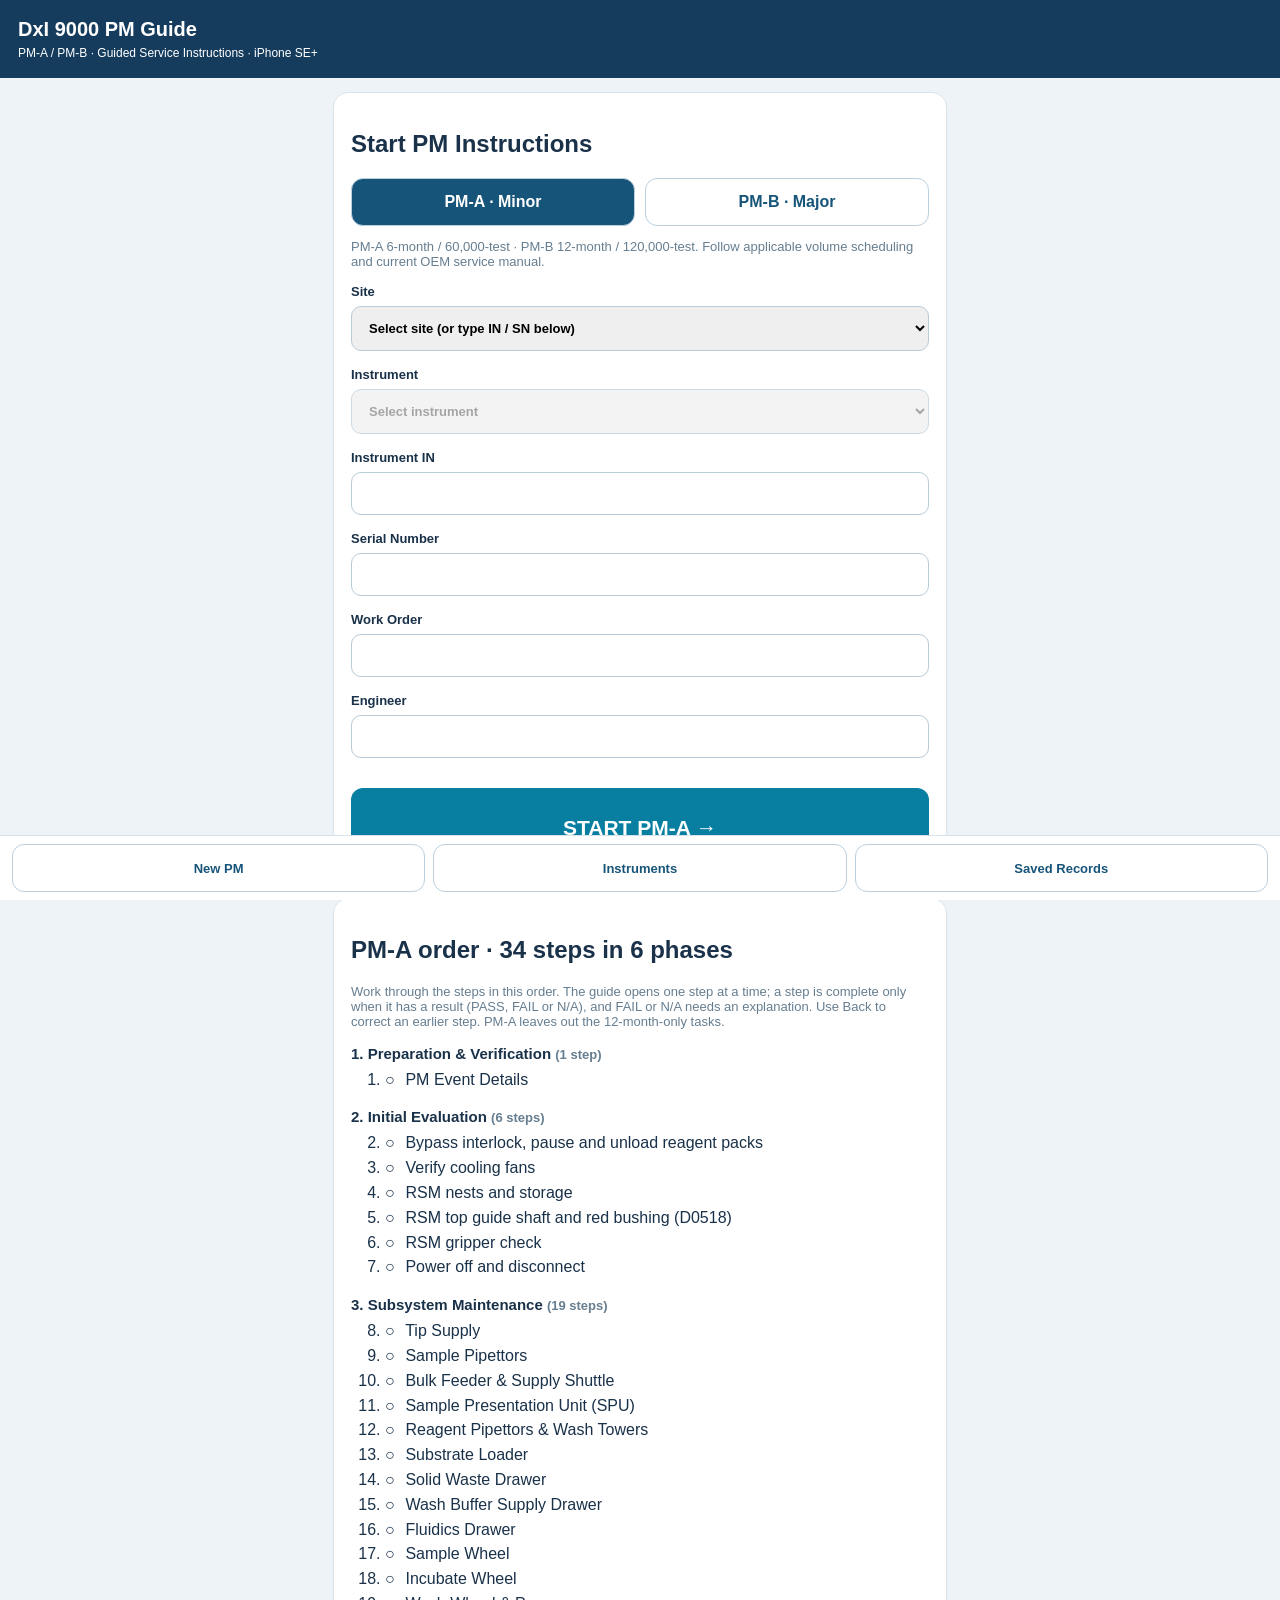
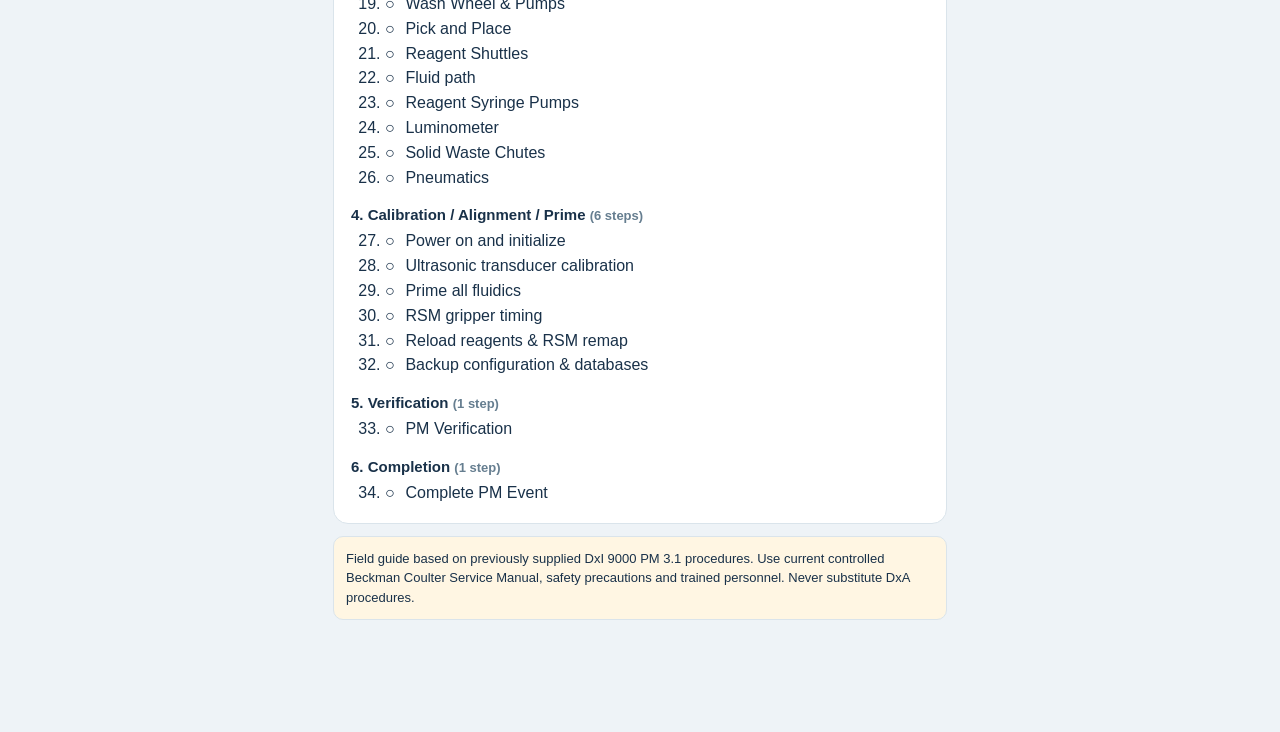
==== commit 1d8e8e5b: "PM step order v3: rear-cover sequence and fluid path inspection Sample wheel, incubate wheel, wash w" ====
--- a/index.html
+++ b/index.html
@@ -37,8 +37,48 @@
  {s:'Completion',t:'Complete PM Event',fields:['completionCount','failures'],m:'Enter the completion Total Test Number, update failures/actions with anything found during PM, confirm documentation, then complete the PM event. The completed record remains in this instrument history.'}
  ]; return common;
 }
-const PM_WF=2;
-function pmWorkflow(type,wf){return (wf===1?pmWorkflowV1:pmWorkflowV2)(type)}
+/* step list v3 (06/11/2026, DS): rear-cover sequence — sample wheel, incubate wheel, wash wheel, pick and place, reaction build carriers, fluid path */
+function pmWorkflowV3(type){
+ const common=[
+ {s:'Preparation & Verification',t:'PM Event Details',fields:['wo','startCount','failures'],m:'Confirm Account / IN / SN. Enter the new Work Order and starting Total Test Number for this PM. Record any pre-existing failures or actions. WO and test count belong to this PM event, not the fixed instrument master.'},
+ {s:'Initial Evaluation',t:'Bypass interlock, pause and unload reagent packs',m:'Bypass the interlock and pause the console as directed by the procedure. Remove the RSM reagent storage door, then unload all reagent packs and store them refrigerated. Keep packs upright and avoid handling the elastomeric seal.'},
+ {s:'Initial Evaluation',t:'Verify cooling fans',m:'With the RSM reagent storage door removed, verify all three RSM cooling fans. Also verify the three instrument case fans and the main rear blower are operating.'},
+ {s:'Initial Evaluation',t:'RSM nests and storage',m:'Inspect the pipetting nests and the inside of the reagent storage. Remove fallen packs and debris, wipe condensation, remove and clean the pipetting nest cover, and inspect and clean the tensioners.'},
+ {s:'Initial Evaluation',t:'RSM top guide shaft and red bushing (D0518)',m:'Inspect the top guide shaft and the red bushing (D0518). Clean any green debris; replace the red bushing (D0518) if required. Clean and lubricate the guide shafts with the specified lubricants.'},
+ {s:'Initial Evaluation',t:'RSM gripper check',m:'Move the RSM gripper assembly left and right (Z-axis) and inspect the gap at the top guide red bushing; a gap suggests a bent bottom Z-axis torque tube. Move it up and down (X-axis) and check that the belt and the Z-axis torque tube barrier stay aligned. Refit the RSM reagent storage door.'},
+ {s:'Initial Evaluation',t:'Power off and disconnect',m:'Turn the instrument off using the approved procedure, then disconnect the instrument power cord from the power source.'},
+ {s:'Subsystem Maintenance',t:'Tip Supply',m:'Open and slide out the tip supply. Inspect for fallen tips/debris, clean as needed, then close the tip supply.'},
+ {s:'Subsystem Maintenance',t:'Sample Pipettors',m:'Move pipettors to the left-most position. With DI water and lint-free material, inspect/clean sample pipettor mandrels, camera covers, aliquot backlight and collision-detection sensor flag areas. If LAS is fitted, inspect/clean the second aliquot backlight.'},
+ {s:'Subsystem Maintenance',t:'Bulk Feeder & Supply Shuttle',m:'Inspect bulk vessel feeder, supply carriage and surrounding chassis. Remove fallen vessels. Clean the supply carriage alignment jumper pin with a moistened lint-free cloth.'},
+ {s:'Subsystem Maintenance',t:'Sample Presentation Unit (SPU)',m:'Inspect and clean debris/spills in onload, presentation and offload areas, including barcode reader camera lens. Clean onload/offload sensors with DI-water-moistened swab. Clean rails and manually slide a rack to verify smooth movement.'},
+ {s:'Subsystem Maintenance',t:'Reagent Pipettors & Wash Towers',m:type==='B'?'Remove/clean wash tower nozzles and service O-rings as directed by the current procedure. For 12-month/120,000-test PM, replace each reagent pipettor probe tip and use torque wrench PN 7343A as specified.':'Inspect/service wash tower nozzles and O-rings according to the current released PM procedure. This workflow keeps 12-month-only reagent probe-tip replacement out of PM-A.'},
+ {s:'Subsystem Maintenance',t:'Substrate Loader',m:'Inspect and clean the substrate loader assembly, including the barcode reader camera.'},
+ {s:'Subsystem Maintenance',t:'Solid Waste Drawer',m:'Remove waste bag/bin as needed and clean spills/debris. Remove and clean deflector tray. Clean the transparent bag-detect sensor window and reflector.'},
+ {s:'Subsystem Maintenance',t:'Wash Buffer Supply Drawer',m:'Remove wash buffer containers and clean drawer. Check tubing for kinks/damage through drawer movement. Inspect wash buffer pump for leakage/damage.'},
+ {s:'Subsystem Maintenance',t:'Fluidics Drawer',m:'Inspect/clean lower-right fluidics area. Clean air filter as specified, inspect tray for leaks/spills, clean/repair as needed, then refit and close.'},
+ {s:'Subsystem Maintenance',t:'Sample Wheel',m:'Open the rear cover. Remove the sample wheel cover and any fallen vessels or debris, clean the plate and alignment jumper pins with DI water, remove water from the sample storage and check the drain tube.'},
+ {s:'Subsystem Maintenance',t:'Incubate Wheel',m:'Remove the incubate wheel cover and any fallen vessels or debris, then clean the plate and alignment jumper pins with DI water.'},
+ {s:'Subsystem Maintenance',t:'Wash Wheel & Pumps',m:(type==='B'?'Replace the aspirate probes; inspect the mixer, spindle and eject plate detent pin; clean the wash-wheel components. Replace DxI 9000-specific peri-pump tubing; inspect tubing/Y-fittings, the QS probe and the wash-wheel camera. For 12-month PM, clean/lubricate wash-wheel syringe-pump drive gears and linear slides.':'Replace the aspirate probes; inspect the mixer, spindle and eject plate detent pin; clean the wash-wheel components. Replace/inspect other DxI 9000-specific wash-wheel components as required by the current PM-A procedure; inspect tubing/Y-fittings, the QS probe and the wash-wheel camera. Do not use DxI 600/800 or Access 2 peri-pump tubing.')},
+ {s:'Subsystem Maintenance',t:'Pick and Place',m:'Inspect Sample, Incubator and Analytic PnP collets and clean fluid/debris. Collet removal is not required unless excessively soiled.'},
+ {s:'Subsystem Maintenance',t:'Reagent Shuttles',m:'Clean the four reagent shuttles (reaction build carriers) and their alignment jumper pins with DI water.'},
+ {s:'Subsystem Maintenance',t:'Fluid path',m:'Inspect the fluid path for leaks, kinks or damage.'},
+ {s:'Subsystem Maintenance',t:'Reagent Syringe Pumps',m:type==='B'?'Inspect and clean all eight reagent syringe pumps. For 12-month/120,000-test PM, clean and lubricate reagent pipettor syringe-pump drive gears and linear slides with the specified grease.':'Inspect reagent syringe pump area as applicable to the released PM-A procedure. The drive-gear/linear-slide lubrication is a 12-month/120,000-test task in the supplied manual.'},
+ {s:'Subsystem Maintenance',t:'Luminometer',m:'Clean the jumper pin and inspect for external spills.'},
+ {s:'Subsystem Maintenance',t:'Solid Waste Chutes',m:'Clean the two tip and two vessel solid-waste chutes, including disposable tip removers.'},
+ {s:'Subsystem Maintenance',t:'Pneumatics',m:'Remove left rear panel. Inspect pneumatic accumulator jar for excessive liquid (>1 inch). If present, after power-up verify condensation relief valve operation using the approved Machine Control procedure; replace only as required.'},
+ {s:'Calibration / Alignment / Prime',t:'Power on and initialize',m:'Turn on instrument, close covers, initialize to GREEN (Ready), sign out of LabUser and sign in with BeckmanAdmin, then follow the manual preparation steps before calibration/alignment.'},
+ {s:'Calibration / Alignment / Prime',t:'Ultrasonic transducer calibration',m:'For each reagent pipettor, drain fluid from the tip at the transducer connection, calibrate the transducer and verify voltage according to the Ultrasonics Transducer calibration procedure.'},
+ ...(type==='B'?[{s:'Calibration / Alignment / Prime',t:'12-month alignments',m:'Perform reagent pipettor alignments to reagent shuttles, wash towers and reagent storage; aliquot/precision sample pipettor alignments to applicable targets; auto-align DispoTip stocker tray gripper; auto-align wash wheel.'}]:[]),
+ {s:'Calibration / Alignment / Prime',t:'Prime all fluidics',m:'Prime all fluidics and verify no leakage. Multiple cycles may be required to purge air. Repeat until bubbles are gone.'},
+ {s:'Calibration / Alignment / Prime',t:'RSM gripper timing',m:'Perform RSM gripper timing calibration using the approved calibration procedure.'},
+ {s:'Calibration / Alignment / Prime',t:'Reload reagents & RSM remap',m:'Reload previously removed reagent packs and perform an RSM remap.'},
+ {s:'Calibration / Alignment / Prime',t:'Backup configuration & databases',m:'Back up alignment/configuration data and databases using the Service App. Follow the supplied manual retention step for backups older than six months.'},
+ {s:'Verification',t:'PM Verification',m:'Perform the applicable preventive-maintenance verification. If additional components were repaired or replaced during PM, perform the applicable additional verifications.'},
+ {s:'Completion',t:'Complete PM Event',fields:['completionCount','failures'],m:'Enter the completion Total Test Number, update failures/actions with anything found during PM, confirm documentation, then complete the PM event. The completed record remains in this instrument history.'}
+ ]; return common;
+}
+const PM_WF=3;
+function pmWorkflow(type,wf){return (wf===1?pmWorkflowV1:wf===2?pmWorkflowV2:pmWorkflowV3)(type)}
 /* step list v1 (until 06/11/2026): kept so PMs started earlier keep their step numbers */
 function pmWorkflowV1(type){
  const common=[
@@ -87,13 +127,18 @@
  'RSM top guide shaft and red bushing (D0518)':['Inspect the top guide shaft and the red bushing (D0518).','Clean any green debris from the top guide shaft and the bushing.','Replace the red bushing (D0518) if it is worn or damaged, or the debris returns.','Clean/lubricate the upper guide shaft and load-tray guide shaft with 3-in-1 oil; clean/lubricate the lower spline shaft with No. 2 Lithium Grease.'],
  'RSM gripper check':['Move the RSM gripper assembly left and right (Z-axis) and visually inspect how much gap appears at the top guide red bushing.','If a gap appears, suspect bending of the bottom Z-axis torque tube and record it.','Move the RSM gripper assembly up and down (X-axis) and check that the belt and the Z-axis torque tube barrier do not misalign.','Move the gripper to home and check for binding or snagged cables.','Refit the RSM reagent storage door.'],
  'Power off and disconnect':['The console is already paused (step 2).','Turn the instrument off using the approved procedure.','Disconnect the instrument power cord from the power source.'],
+ 'Sample Wheel':['Open the rear cover.','Remove the sample wheel cover; remove fallen vessels and debris.','Clean the sample wheel plate and alignment jumper pins with DI water and a lint-free cloth.','Remove any water from the sample storage and check the drain tube.'],
+ 'Incubate Wheel':['Remove the incubate wheel cover; remove fallen vessels and debris.','Clean the incubate wheel plate and alignment jumper pins with DI water and a lint-free cloth.'],
+ 'Pick and Place':['Inspect the Sample, Incubator and Analytic pick-and-place collets.','Clean fluid and debris. Collet removal is not required unless excessively soiled.'],
+ 'Reagent Shuttles':['Inspect the four reagent shuttles (reaction build carriers).','Clean the shuttles and their alignment jumper pins with DI water and a lint-free cloth.'],
+ 'Fluid path':['Inspect the fluid path tubing and fittings for leaks, kinks or damage.','Record any finding and corrective action.'],
  'Tip Supply':['Open the tip-supply door and slide the assembly out far enough for inspection.','Inspect the tip-supply area for fallen tips, fragments and other debris.','Remove debris and clean only as needed.','Return the assembly and close the tip supply when the inspection is complete.'],
  'Sample Pipettors':['Move the sample pipettors to the left-most position to improve access.','Using DI water with a Kimwipe or lint-free swab, inspect and clean the sample pipettor mandrels and camera covers.','Inspect and clean the aliquot sample-pipettor backlight. If the instrument is connected to LAS, also inspect the second backlight at the automation line.','Visually inspect collision-detection sensor flags on aliquot and precision pipettors. If debris is present, clean the flag/clearance area and reinstall so the flag does not interfere with the die-casting base.'],
  'Bulk Feeder & Supply Shuttle':['Inspect the bulk vessel feeder, supply carriage and surrounding chassis.','Remove any fallen vessels.','Clean the supply-carriage alignment jumper pin with a moistened lint-free cloth.'],
  'Sample Presentation Unit (SPU)':['Inspect the SPU onload, presentation and offload areas for debris or spills, including the barcode-reader camera lens.','Clean the offload and onload sensors with a swab moistened with DI water.','Clean the rails, then manually slide a rack across them to confirm smooth movement.'],
  'Reagent Pipettors & Wash Towers':['Remove and clean the reagent-pipettor wash-tower nozzles. Inspect the tower/nozzle ports for debris.','Service the O-rings according to the PM procedure applicable to the instrument/released PM revision.','Do not use cotton swabs on wash-tower nozzles; the manual warns they can leave debris.','For 12-month/120,000-test PM, the supplied manual calls for reagent pipettor probe-tip replacement and specifies use of the probe-tip torque wrench.'],
  'Reagent Storage (RSM)':['Remove the front RSM cover and remove fallen packs/debris. Do not reload fallen packs.','Wipe condensation from the module base and remove/clean the pipetting-nest cover; leave it off until reagent-pipettor alignments are complete when applicable.','Inspect and clean tensioners at the front/rear of all four pipetting nests and verify free movement.','Clean/lubricate the upper guide shaft and load-tray guide shaft with 3-in-1 oil; clean/lubricate the lower spline shaft with No. 2 Lithium Grease.','Move the gripper to home if necessary and check for binding or snagged cables, then reinstall the front cover.'],
- 'Wash Wheel & Pumps':['Replace the DxI 9000 peristaltic aspirate tubing. Do not substitute DxI 600/800 or Access 2 tubing.','Inspect pump rollers/cartridges, aspirate-probe tubing and Y-fittings; replace damaged components as needed.','Remove the wash-wheel cover and inspect/clean debris or spills. Inspect ejector plate hardware, mixer belt/pulleys, gripper/spinner/ejector assemblies and QS probe.','Install new aspirate probes and verify free vertical spring movement. Inspect substrate tubing movement and the wash-wheel camera.','For 12-month/120,000-test PM, clean/lubricate the wash-wheel syringe-pump drive gears and linear slides using the specified procedure.'],
+ 'Wash Wheel & Pumps':['Remove the wash-wheel cover and remove debris or spills.','Replace the aspirate probes and verify free vertical spring movement.','Inspect the mixer, the spindle and the eject plate detent pin, together with the mixer belt/pulleys, gripper/spinner/ejector assemblies and the QS probe.','Clean the wash-wheel components.','Replace the DxI 9000 peristaltic aspirate tubing. Do not substitute DxI 600/800 or Access 2 tubing.','Inspect pump rollers/cartridges, aspirate-probe tubing and Y-fittings; replace damaged components as needed.','Inspect substrate tubing movement and the wash-wheel camera.','For 12-month/120,000-test PM, clean/lubricate the wash-wheel syringe-pump drive gears and linear slides using the specified procedure.'],
  'Power on and initialize':['Reconnect/power on according to the approved power-on procedure and close all covers.','Initialize the instrument to GREEN (Ready).','Sign out of LabUser and sign in with the BeckmanAdmin account.','Follow the manual preparation steps before calibration/alignment, including the specified FalconProcessMonitoring Pass-folder housekeeping and entering YELLOW (Paused) state when directed.'],
  'Ultrasonic transducer calibration':['For each reagent pipettor, disconnect tubing at the transducer to drain fluid from the tip.','After draining, perform the approved Ultrasonics Transducer calibration and verify voltage.','Record any failure or abnormal result before continuing.'],
  '12-month alignments':['Align reagent pipettors to reagent shuttles, wash towers and reagent storage.','Align aliquot and precision sample pipettors to the applicable targets: disposable-tip tray holder, sample wheel, SPU sample shuttle, waste chutes and LAS track when applicable.','Auto-align the DispoTip stocker tray gripper.','Auto-align the wash wheel.'],
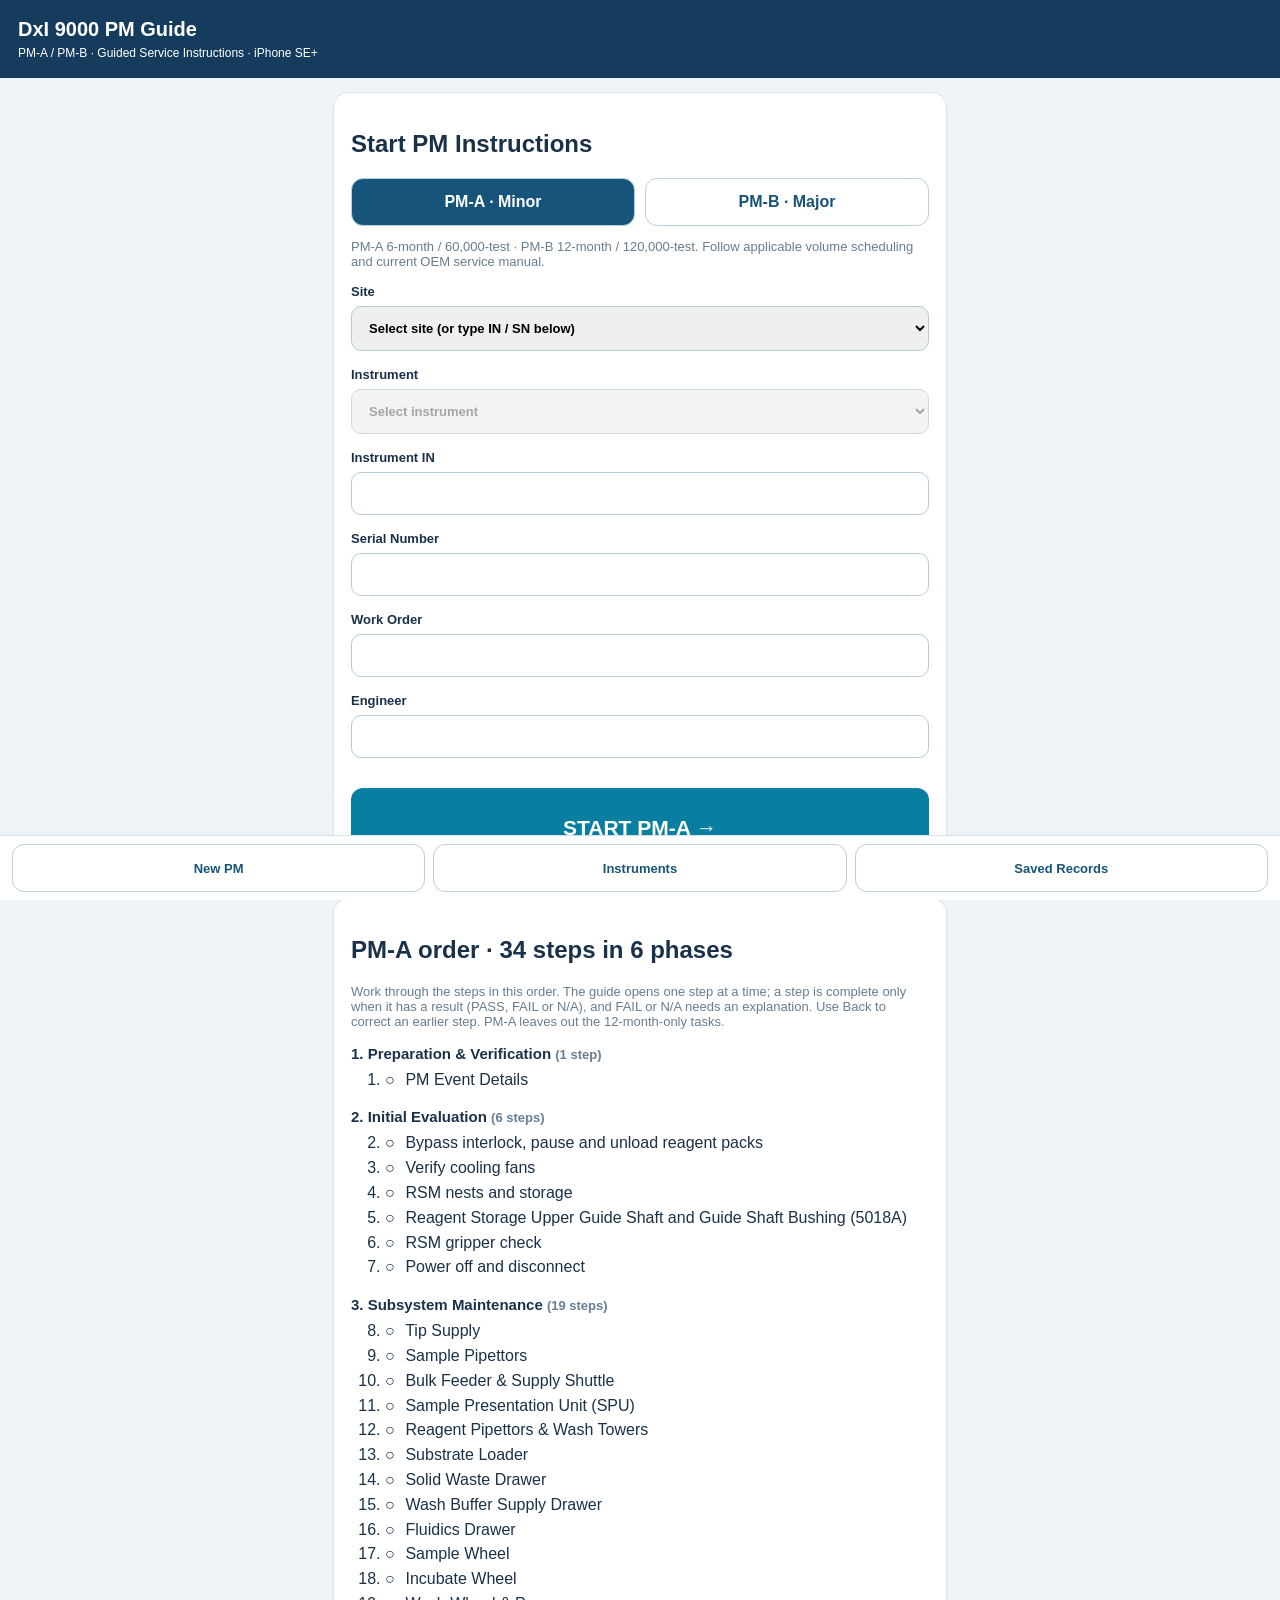
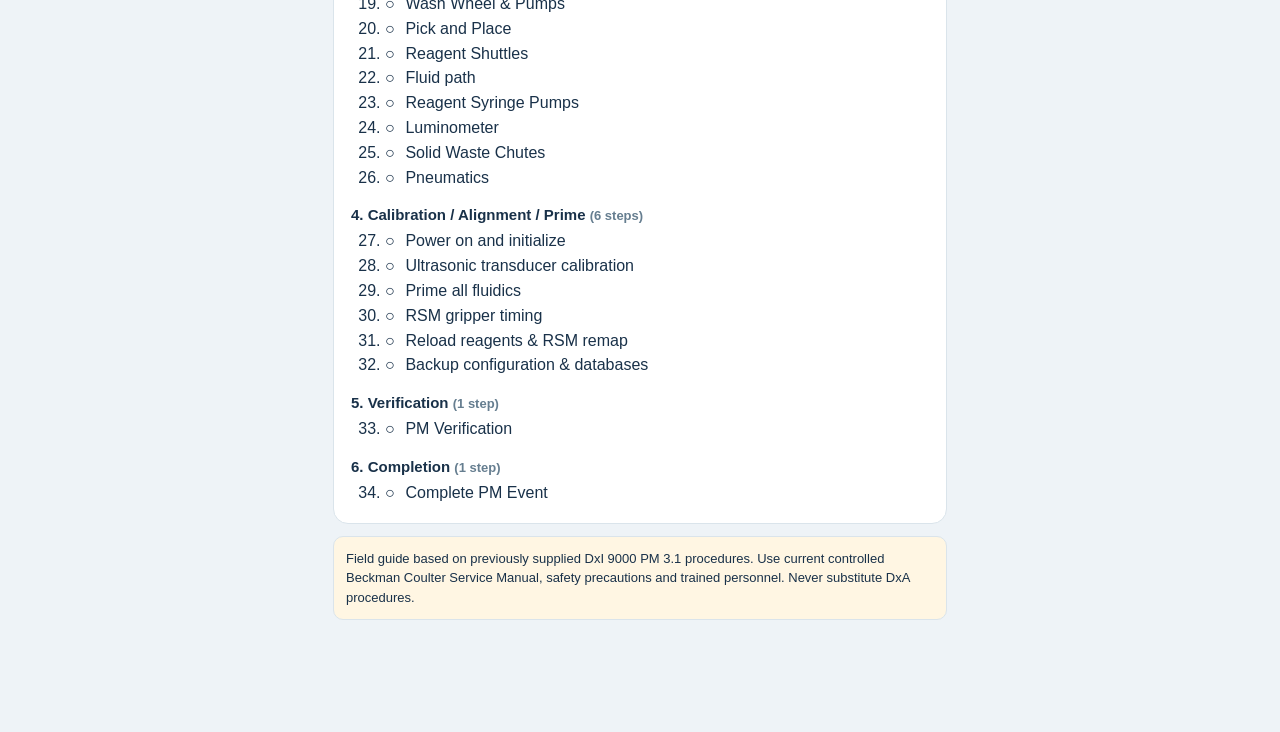
==== commit 7a6fbda4: "Rename RSM top guide shaft and red bushing to Reagent Storage Upper Guide Shaft and Guide Shaft Bush" ====
--- a/index.html
+++ b/index.html
@@ -5,8 +5,8 @@
  {s:'Initial Evaluation',t:'Bypass interlock, pause and unload reagent packs',m:'Bypass the interlock and pause the console as directed by the procedure. Remove the RSM reagent storage door, then unload all reagent packs and store them refrigerated. Keep packs upright and avoid handling the elastomeric seal.'},
  {s:'Initial Evaluation',t:'Verify cooling fans',m:'With the RSM reagent storage door removed, verify all three RSM cooling fans. Also verify the three instrument case fans and the main rear blower are operating.'},
  {s:'Initial Evaluation',t:'RSM nests and storage',m:'Inspect the pipetting nests and the inside of the reagent storage. Remove fallen packs and debris, wipe condensation, remove and clean the pipetting nest cover, and inspect and clean the tensioners.'},
- {s:'Initial Evaluation',t:'RSM top guide shaft and red bushing (D0518)',m:'Inspect the top guide shaft and the red bushing (D0518). Clean any green debris; replace the red bushing (D0518) if required. Clean and lubricate the guide shafts with the specified lubricants.'},
- {s:'Initial Evaluation',t:'RSM gripper check',m:'Move the RSM gripper assembly left and right (Z-axis) and inspect the gap at the top guide red bushing; a gap suggests a bent bottom Z-axis torque tube. Move it up and down (X-axis) and check that the belt and the Z-axis torque tube barrier stay aligned. Refit the RSM reagent storage door.'},
+ {s:'Initial Evaluation',t:'Reagent Storage Upper Guide Shaft and Guide Shaft Bushing (5018A)',m:'Inspect the Reagent Storage Upper Guide Shaft and the Guide Shaft Bushing (5018A). Clean any green debris; replace the Guide Shaft Bushing (5018A) if required. Clean and lubricate the guide shafts with the specified lubricants.'},
+ {s:'Initial Evaluation',t:'RSM gripper check',m:'Move the RSM gripper assembly left and right (Z-axis) and inspect the gap at the Guide Shaft Bushing (5018A) on the Reagent Storage Upper Guide Shaft; a gap suggests a bent bottom Z-axis torque tube. Move it up and down (X-axis) and check that the belt and the Z-axis torque tube barrier stay aligned. Refit the RSM reagent storage door.'},
  {s:'Initial Evaluation',t:'Power off and disconnect',m:'Turn the instrument off using the approved procedure, then disconnect the instrument power cord from the power source.'},
  {s:'Subsystem Maintenance',t:'Tip Supply',m:'Open and slide out the tip supply. Inspect for fallen tips/debris, clean as needed, then close the tip supply.'},
  {s:'Subsystem Maintenance',t:'Sample Pipettors',m:'Move pipettors to the left-most position. With DI water and lint-free material, inspect/clean sample pipettor mandrels, camera covers, aliquot backlight and collision-detection sensor flag areas. If LAS is fitted, inspect/clean the second aliquot backlight.'},
@@ -44,8 +44,8 @@
  {s:'Initial Evaluation',t:'Bypass interlock, pause and unload reagent packs',m:'Bypass the interlock and pause the console as directed by the procedure. Remove the RSM reagent storage door, then unload all reagent packs and store them refrigerated. Keep packs upright and avoid handling the elastomeric seal.'},
  {s:'Initial Evaluation',t:'Verify cooling fans',m:'With the RSM reagent storage door removed, verify all three RSM cooling fans. Also verify the three instrument case fans and the main rear blower are operating.'},
  {s:'Initial Evaluation',t:'RSM nests and storage',m:'Inspect the pipetting nests and the inside of the reagent storage. Remove fallen packs and debris, wipe condensation, remove and clean the pipetting nest cover, and inspect and clean the tensioners.'},
- {s:'Initial Evaluation',t:'RSM top guide shaft and red bushing (D0518)',m:'Inspect the top guide shaft and the red bushing (D0518). Clean any green debris; replace the red bushing (D0518) if required. Clean and lubricate the guide shafts with the specified lubricants.'},
- {s:'Initial Evaluation',t:'RSM gripper check',m:'Move the RSM gripper assembly left and right (Z-axis) and inspect the gap at the top guide red bushing; a gap suggests a bent bottom Z-axis torque tube. Move it up and down (X-axis) and check that the belt and the Z-axis torque tube barrier stay aligned. Refit the RSM reagent storage door.'},
+ {s:'Initial Evaluation',t:'Reagent Storage Upper Guide Shaft and Guide Shaft Bushing (5018A)',m:'Inspect the Reagent Storage Upper Guide Shaft and the Guide Shaft Bushing (5018A). Clean any green debris; replace the Guide Shaft Bushing (5018A) if required. Clean and lubricate the guide shafts with the specified lubricants.'},
+ {s:'Initial Evaluation',t:'RSM gripper check',m:'Move the RSM gripper assembly left and right (Z-axis) and inspect the gap at the Guide Shaft Bushing (5018A) on the Reagent Storage Upper Guide Shaft; a gap suggests a bent bottom Z-axis torque tube. Move it up and down (X-axis) and check that the belt and the Z-axis torque tube barrier stay aligned. Refit the RSM reagent storage door.'},
  {s:'Initial Evaluation',t:'Power off and disconnect',m:'Turn the instrument off using the approved procedure, then disconnect the instrument power cord from the power source.'},
  {s:'Subsystem Maintenance',t:'Tip Supply',m:'Open and slide out the tip supply. Inspect for fallen tips/debris, clean as needed, then close the tip supply.'},
  {s:'Subsystem Maintenance',t:'Sample Pipettors',m:'Move pipettors to the left-most position. With DI water and lint-free material, inspect/clean sample pipettor mandrels, camera covers, aliquot backlight and collision-detection sensor flag areas. If LAS is fitted, inspect/clean the second aliquot backlight.'},
@@ -124,8 +124,8 @@
  'Bypass interlock, pause and unload reagent packs':['Bypass the interlock as directed by the current procedure.','Pause the console.','Remove the RSM reagent storage door.','Unload all reagent packs and store them refrigerated, upright, without handling the elastomeric seal.'],
  'Verify cooling fans':['With the RSM reagent storage door removed, verify that all three RSM cooling fans are running.','Verify the three instrument case fans and the main rear blower are operating.','Record any fan that is not running.'],
  'RSM nests and storage':['Inspect the pipetting nests and the inside of the reagent storage.','Remove fallen packs and debris. Do not reload fallen packs.','Wipe condensation from the module base.','Remove and clean the pipetting-nest cover; leave it off until reagent-pipettor alignments are complete when applicable.','Inspect and clean the tensioners at the front and rear of all four pipetting nests and verify free movement.'],
- 'RSM top guide shaft and red bushing (D0518)':['Inspect the top guide shaft and the red bushing (D0518).','Clean any green debris from the top guide shaft and the bushing.','Replace the red bushing (D0518) if it is worn or damaged, or the debris returns.','Clean/lubricate the upper guide shaft and load-tray guide shaft with 3-in-1 oil; clean/lubricate the lower spline shaft with No. 2 Lithium Grease.'],
- 'RSM gripper check':['Move the RSM gripper assembly left and right (Z-axis) and visually inspect how much gap appears at the top guide red bushing.','If a gap appears, suspect bending of the bottom Z-axis torque tube and record it.','Move the RSM gripper assembly up and down (X-axis) and check that the belt and the Z-axis torque tube barrier do not misalign.','Move the gripper to home and check for binding or snagged cables.','Refit the RSM reagent storage door.'],
+ 'Reagent Storage Upper Guide Shaft and Guide Shaft Bushing (5018A)':['Inspect the Reagent Storage Upper Guide Shaft and the Guide Shaft Bushing (5018A).','Clean any green debris from the Reagent Storage Upper Guide Shaft and the Guide Shaft Bushing.','Replace the Guide Shaft Bushing (5018A) if it is worn or damaged, or the debris returns.','Clean/lubricate the upper guide shaft and load-tray guide shaft with 3-in-1 oil; clean/lubricate the lower spline shaft with No. 2 Lithium Grease.'],
+ 'RSM gripper check':['Move the RSM gripper assembly left and right (Z-axis) and visually inspect how much gap appears at the Guide Shaft Bushing (5018A) on the Reagent Storage Upper Guide Shaft.','If a gap appears, suspect bending of the bottom Z-axis torque tube and record it.','Move the RSM gripper assembly up and down (X-axis) and check that the belt and the Z-axis torque tube barrier do not misalign.','Move the gripper to home and check for binding or snagged cables.','Refit the RSM reagent storage door.'],
  'Power off and disconnect':['The console is already paused (step 2).','Turn the instrument off using the approved procedure.','Disconnect the instrument power cord from the power source.'],
  'Sample Wheel':['Open the rear cover.','Remove the sample wheel cover; remove fallen vessels and debris.','Clean the sample wheel plate and alignment jumper pins with DI water and a lint-free cloth.','Remove any water from the sample storage and check the drain tube.'],
  'Incubate Wheel':['Remove the incubate wheel cover; remove fallen vessels and debris.','Clean the incubate wheel plate and alignment jumper pins with DI water and a lint-free cloth.'],
